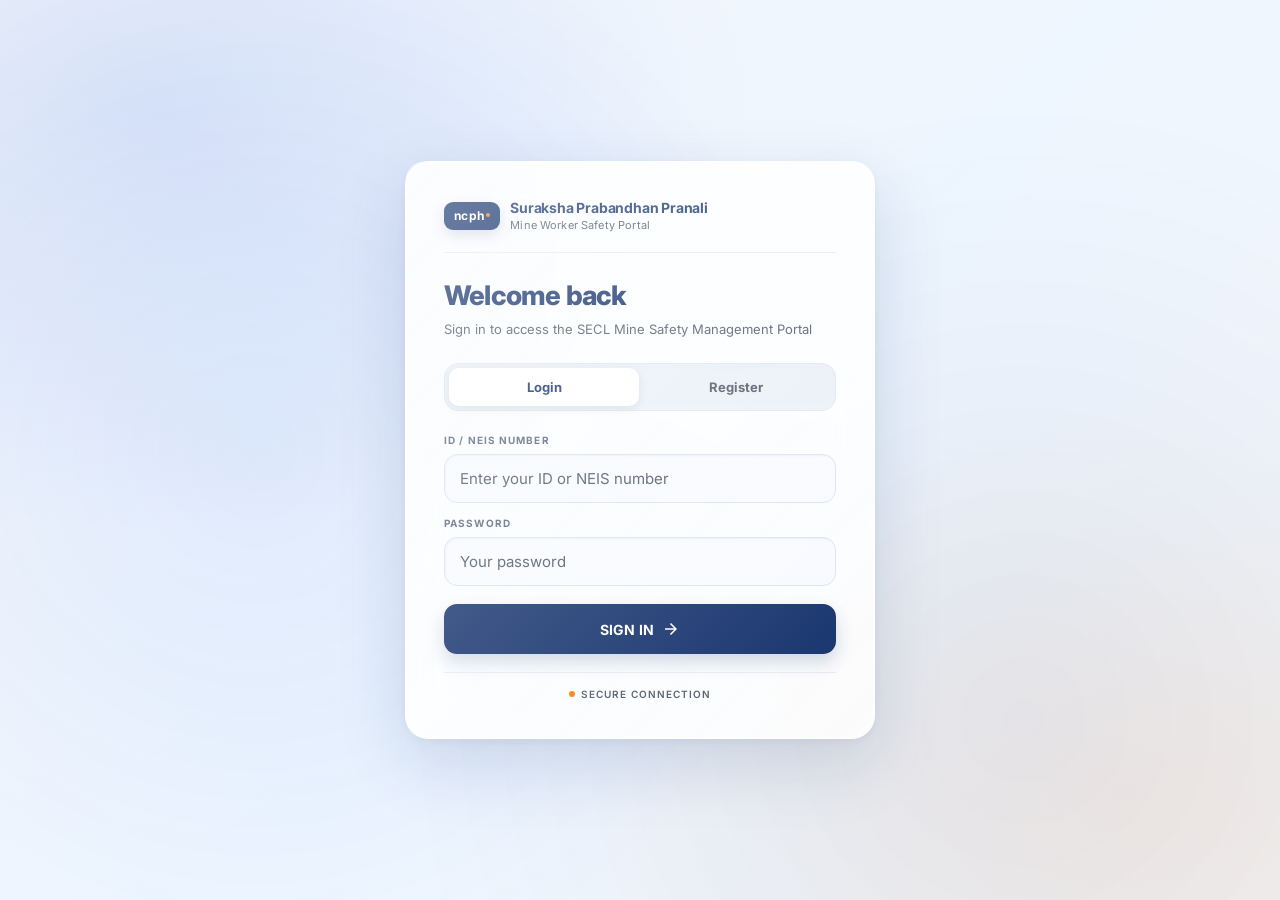
==== index.html @ 6bd7cb0a "Redesign login-first portal entry" ====
<!DOCTYPE html>
<html lang="en">
<head>
<meta charset="utf-8"/>
<meta name="viewport" content="width=device-width,initial-scale=1,viewport-fit=cover"/>
<title>Suraksha Prabandhan Pranali — NCPH Portal</title>
<link href="https://fonts.googleapis.com/css2?family=Inter:wght@300;400;500;600;700;800;900&display=swap" rel="stylesheet"/>
<link href="https://fonts.googleapis.com/css2?family=Material+Symbols+Outlined:opsz,wght,FILL,GRAD@20..48,100..700,0..1,-50..200" rel="stylesheet"/>
<style>
*{box-sizing:border-box;margin:0;padding:0;-webkit-tap-highlight-color:transparent}
:root{
  --navy:#0F2D69;
  --navy-dark:#091f4a;
  --navy-hover:#1a3d82;
  --accent:#2563EB;
  --white:#FFFFFF;
  --bg:#F5F7FA;
  --surface:#FFFFFF;
  --border:#E5E7EB;
  --text-primary:#0A1838;
  --text-secondary:#4B5563;
  --success:#10B981;
  --warning:#F59E0B;
  --danger:#DC2626;
  --font:'Inter',system-ui,sans-serif
}
html,body{height:100%;font-family:var(--font)}
body{
  min-height:100dvh;
  background:linear-gradient(135deg, #F5F7FA 0%, #EEFBFF 50%, #F5F7FA 100%);
  display:flex;
  flex-direction:column;
  align-items:center;
  justify-content:center;
  padding:24px 16px;
  position:relative;
  overflow:hidden
}
body::before{
  content:'';
  position:fixed;
  inset:0;
  background:radial-gradient(circle at 20% 50%, rgba(37,99,235,0.08) 0%, transparent 50%),
              radial-gradient(circle at 80% 80%, rgba(0,32,107,0.06) 0%, transparent 50%);
  pointer-events:none;
  z-index:0
}
.wrap{
  position:relative;
  z-index:10;
  width:100%;
  max-width:440px;
  display:flex;
  flex-direction:column;
  align-items:center;
  text-align:center
}
.brand{margin-bottom:40px}
.brand-icon{margin-bottom:20px;display:flex;justify-content:center}
.ncph-logo{
  display:inline-flex;align-items:center;gap:2px;
  background:#0F2D69;border-radius:8px;
  padding:8px 12px;
  line-height:1
}
.ncph-logo-text{
  font-size:15px;font-weight:700;
  color:#FFFFFF;letter-spacing:0.3px
}
.ncph-logo-dot{
  width:5px;height:5px;border-radius:50%;
  background:#FF7A00;flex-shrink:0;margin-bottom:1px
}
.brand-name{
  font-size:22px;font-weight:700;
  color:#0F2D69;letter-spacing:-0.3px;
  line-height:1.3;margin-bottom:8px;margin-top:14px
}
.brand-tag{
  font-size:11px;
  font-weight:600;
  color:var(--text-secondary);
  letter-spacing:1px;
  text-transform:uppercase
}
.divider{
  display:flex;
  align-items:center;
  gap:12px;
  width:100%;
  margin-bottom:28px
}
.divider-line{
  flex:1;
  height:1px;
  background:linear-gradient(90deg, transparent 0%, rgba(0,32,107,0.2) 50%, transparent 100%)
}
.divider-txt{
  font-size:11px;
  font-weight:600;
  color:var(--text-secondary);
  text-transform:uppercase;
  letter-spacing:1px;
  white-space:nowrap
}
.options{
  display:flex;
  flex-direction:column;
  gap:12px;
  width:100%;
  margin-bottom:32px
}
.opt-card{
  display:flex;
  align-items:center;
  gap:16px;
  padding:18px;
  border-radius:14px;
  cursor:pointer;
  text-decoration:none;
  border:1.5px solid;
  transition:all 0.3s cubic-bezier(0.34, 1.56, 0.64, 1);
  position:relative;
  overflow:hidden;
  background:rgba(255,255,255,0.8);
  backdrop-filter:blur(10px);
  box-shadow:0 8px 32px rgba(0,0,0,0.1),
             inset 1px 1px 0 rgba(255,255,255,0.6),
             inset -1px -1px 2px rgba(0,0,0,0.05)
}
.opt-card::before{
  content:'';
  position:absolute;
  inset:0;
  background:linear-gradient(135deg, rgba(255,255,255,0.5) 0%, transparent 100%);
  opacity:0;
  transition:opacity 0.3s ease
}
.opt-card:hover{
  border-color:var(--navy);
  transform:translateY(-4px);
  box-shadow:0 16px 48px rgba(0,32,107,0.2),
             inset 1px 1px 0 rgba(255,255,255,0.8),
             inset -1px -1px 4px rgba(0,32,107,0.1)
}
.opt-card:hover::before{opacity:1}
.opt-card:active{transform:scale(0.96)}
.opt-sop{border-color:rgba(0,32,107,0.2)}
.opt-report{
  border-color:rgba(220,38,38,0.3);
  background:linear-gradient(135deg, rgba(255,255,255,0.9) 0%, rgba(220,38,38,0.04) 100%);
  box-shadow:0 8px 32px rgba(220,38,38,0.08),
             inset 1px 1px 0 rgba(255,255,255,0.6),
             inset -1px -1px 2px rgba(220,38,38,0.05)
}
.opt-icon{
  width:48px;
  height:48px;
  border-radius:12px;
  display:flex;
  align-items:center;
  justify-content:center;
  flex-shrink:0;
  border:1.5px solid
}
.opt-sop .opt-icon{
  background:linear-gradient(135deg, rgba(245,247,250,0.8) 0%, rgba(229,237,245,0.8) 100%);
  border-color:rgba(0,32,107,0.1);
  color:var(--text-secondary);
  box-shadow:0 4px 12px rgba(0,0,0,0.05),
             inset 1px 1px 2px rgba(255,255,255,0.5),
             inset -1px -1px 2px rgba(0,32,107,0.05)
}
.opt-report .opt-icon{
  background:linear-gradient(135deg, rgba(220,38,38,0.15) 0%, rgba(220,38,38,0.08) 100%);
  border-color:rgba(220,38,38,0.3);
  color:var(--danger);
  box-shadow:0 4px 12px rgba(220,38,38,0.1),
             inset 1px 1px 2px rgba(255,255,255,0.3),
             inset -1px -1px 2px rgba(220,38,38,0.1)
}
.opt-text{text-align:left;flex:1;min-width:0}
.opt-title{
  font-size:16px;
  font-weight:700;
  color:var(--text-primary);
  margin-bottom:4px;
  letter-spacing:-0.2px
}
.opt-sub{
  font-size:12px;
  font-weight:400;
  color:var(--text-secondary);
  line-height:1.5
}
.opt-arrow{
  width:32px;
  height:32px;
  border-radius:10px;
  background:linear-gradient(135deg, rgba(245,247,250,0.8) 0%, rgba(229,237,245,0.8) 100%);
  border:1.5px solid rgba(0,32,107,0.1);
  display:flex;
  align-items:center;
  justify-content:center;
  flex-shrink:0;
  color:var(--text-secondary);
  box-shadow:0 4px 12px rgba(0,0,0,0.05),
             inset 1px 1px 2px rgba(255,255,255,0.5),
             inset -1px -1px 2px rgba(0,32,107,0.05)
}
.opt-report .opt-arrow{
  background:linear-gradient(135deg, rgba(220,38,38,0.1) 0%, rgba(220,38,38,0.04) 100%);
  border-color:rgba(220,38,38,0.2);
  color:var(--danger);
  box-shadow:0 4px 12px rgba(220,38,38,0.1),
             inset 1px 1px 2px rgba(255,255,255,0.3),
             inset -1px -1px 2px rgba(220,38,38,0.08)
}
.footer-row{
  display:flex;
  align-items:center;
  gap:6px;
  position:relative;
  z-index:10
}
.footer-dot{
  width:6px;
  height:6px;
  border-radius:50%;
  background:#FF7A00;
  animation:pulse 2s ease-in-out infinite
}
@keyframes pulse{0%,100%{opacity:0.5;transform:scale(1)}50%{opacity:1;transform:scale(1.2)}}
.footer-txt{
  font-size:10px;
  font-weight:600;
  color:var(--text-secondary);
  text-transform:uppercase;
  letter-spacing:1px
}
/* LOGIN PAGE */
#loginPage{display:block;width:100%;max-width:480px;position:relative;z-index:10}#landingPage{display:none!important}
.glass-card{
  background:rgba(255,255,255,0.85);
  border:1.5px solid rgba(255,255,255,0.6);
  border-radius:16px;
  padding:32px;
  box-shadow:0 16px 48px rgba(0,0,0,0.12),
             inset 1px 1px 0 rgba(255,255,255,0.8),
             inset -1px -1px 2px rgba(0,32,107,0.05);
  backdrop-filter:blur(20px);
  position:relative
}
.glass-card::before{
  content:'';
  position:absolute;
  inset:0;
  background:linear-gradient(135deg, rgba(255,255,255,0.4) 0%, transparent 100%);
  border-radius:16px;
  pointer-events:none
}
.back-btn{
  display:flex;
  align-items:center;
  gap:6px;
  background:none;
  border:none;
  color:var(--text-secondary);
  font-size:13px;
  font-weight:600;
  cursor:pointer;
  padding:8px 12px;
  margin:-8px -12px 20px;
  font-family:var(--font);
  transition:all 0.2s ease;
  border-radius:10px
}
.back-btn:hover{
  color:var(--navy);
  background:linear-gradient(135deg, rgba(0,32,107,0.08) 0%, rgba(37,99,235,0.04) 100%);
  box-shadow:inset 0 0 8px rgba(0,32,107,0.1)
}
.login-brand{
  display:flex;
  align-items:center;
  gap:10px;
  margin-bottom:24px
}
.login-brand-icon{
  display:inline-flex;align-items:center;gap:2px;
  background:#0F2D69;border-radius:6px;
  padding:5px 8px;line-height:1;flex-shrink:0
}
.login-brand-icon-text{
  font-size:12px;font-weight:700;
  color:#FFFFFF;letter-spacing:0.3px
}
.login-brand-icon-dot{
  width:4px;height:4px;border-radius:50%;
  background:#FF7A00;flex-shrink:0;margin-bottom:1px
}
.login-brand-name{
  font-size:13px;font-weight:700;
  color:#0F2D69;line-height:1.2
}
.login-brand-sub{
  font-size:10px;
  color:var(--text-secondary);
  margin-top:2px
}
.login-title{
  font-size:22px;
  font-weight:800;
  color:#0F2D69;
  letter-spacing:-0.5px;
  margin-bottom:6px
}
.login-sub{
  font-size:13px;
  color:var(--text-secondary);
  margin-bottom:24px
}
.tab-row{
  display:flex;
  gap:2px;
  background:linear-gradient(135deg, rgba(245,247,250,0.8) 0%, rgba(229,237,245,0.8) 100%);
  border:1.5px solid rgba(0,32,107,0.1);
  border-radius:12px;
  padding:4px;
  margin-bottom:22px;
  box-shadow:inset 0 2px 8px rgba(0,0,0,0.02),
             inset 0 -2px 8px rgba(255,255,255,0.3)
}
.tab{
  flex:1;
  padding:10px;
  text-align:center;
  font-size:12px;
  font-weight:700;
  color:var(--text-secondary);
  cursor:pointer;
  border-radius:10px;
  transition:all 0.3s cubic-bezier(0.34, 1.56, 0.64, 1);
  background:none;
  border:none;
  font-family:var(--font);
  text-transform:capitalize
}
.tab.active{
  background:linear-gradient(135deg, rgba(255,255,255,0.95) 0%, rgba(245,247,250,0.9) 100%);
  color:var(--navy);
  box-shadow:0 4px 12px rgba(0,0,0,0.08),
             inset 1px 1px 0 rgba(255,255,255,0.8),
             inset -1px -1px 2px rgba(0,32,107,0.05)
}
.panel{display:none;flex-direction:column;gap:14px}
.panel.active{display:flex}
.field-label{
  font-size:10px;
  font-weight:700;
  color:var(--text-secondary);
  text-transform:uppercase;
  letter-spacing:1px;
  margin-bottom:8px
}
.glass-input{
  width:100%;
  background:linear-gradient(135deg, rgba(245,247,250,0.9) 0%, rgba(229,237,245,0.9) 100%);
  border:1.5px solid rgba(0,32,107,0.15);
  border-radius:12px;
  padding:12px 14px;
  font-size:15px;
  font-weight:400;
  color:var(--text-primary);
  font-family:var(--font);
  transition:all 0.3s ease;
  outline:none;
  box-shadow:inset 1px 1px 2px rgba(0,32,107,0.05),
             inset -1px -1px 2px rgba(255,255,255,0.3)
}
.glass-input::placeholder{color:var(--text-secondary)}
.glass-input:focus{
  background:linear-gradient(135deg, rgba(255,255,255,0.95) 0%, rgba(245,247,250,0.95) 100%);
  border-color:var(--navy);
  box-shadow:0 0 0 3px rgba(0,32,107,0.1),
             inset 1px 1px 2px rgba(0,32,107,0.05),
             inset -1px -1px 2px rgba(255,255,255,0.4)
}
select.glass-input option{background:var(--white);color:var(--text-primary)}
.glass-btn{
  width:100%;
  padding:14px;
  border:none;
  border-radius:12px;
  font-size:14px;
  font-weight:700;
  cursor:pointer;
  display:flex;
  align-items:center;
  justify-content:center;
  gap:8px;
  transition:all 0.2s ease;
  font-family:var(--font);
  background:#0F2D69;
  color:var(--white);
  text-transform:uppercase;
  letter-spacing:0.5px;
  margin-top:4px;
  box-shadow:0 4px 16px rgba(15,45,105,0.3)
}
.glass-btn:hover{
  background:#1a3d82;
  transform:translateY(-1px);
  box-shadow:0 8px 24px rgba(15,45,105,0.35)
}
.glass-btn:active{transform:scale(0.98)}
.glass-btn:disabled{
  opacity:0.6;
  cursor:not-allowed;
  transform:none;
  background:linear-gradient(135deg, #cbd5e1 0%, #a0aec0 100%);
  box-shadow:0 4px 12px rgba(0,0,0,0.1)
}
.spin{
  width:16px;
  height:16px;
  border:2px solid rgba(255,255,255,0.3);
  border-top-color:var(--white);
  border-radius:50%;
  animation:spin 0.7s linear infinite;
  display:none;
  flex-shrink:0
}
.spin.on{display:block}
@keyframes spin{to{transform:rotate(360deg)}}
.err-box{
  background:linear-gradient(135deg, rgba(220,38,38,0.15) 0%, rgba(220,38,38,0.08) 100%);
  border:1.5px solid rgba(220,38,38,0.3);
  border-radius:10px;
  padding:10px 14px;
  font-size:13px;
  color:var(--danger);
  display:none;
  box-shadow:inset 1px 1px 2px rgba(255,255,255,0.2),
             inset -1px -1px 2px rgba(220,38,38,0.1)
}
.err-box.on{display:block}
.secure-row{
  margin-top:18px;
  display:flex;
  align-items:center;
  justify-content:center;
  gap:6px
}
.s-dot{
  width:6px;
  height:6px;
  border-radius:50%;
  background:#FF7A00;
  animation:pulse 2s ease-in-out infinite
}
.s-txt{
  font-size:10px;
  font-weight:600;
  color:var(--text-secondary);
  text-transform:uppercase;
  letter-spacing:1px
}
.ms{
  font-family:'Material Symbols Outlined';
  font-variation-settings:'FILL' 0,'wght' 400,'GRAD' 0,'opsz' 24;
  line-height:1;
  display:inline-block;
  vertical-align:middle
}
@media(max-width:400px){
  .brand-name{font-size:18px}
  .opt-title{font-size:14px}
  .opt-card{padding:14px}
  .opt-icon{width:44px;height:44px}
  .glass-card{padding:24px}
}

/* Refined login-first presentation — retain the MineGuard navy / orange identity */
body{background:radial-gradient(ellipse at 12% 12%,rgba(37,99,235,.12),transparent 38%),radial-gradient(ellipse at 88% 88%,rgba(255,122,0,.08),transparent 34%),linear-gradient(135deg,#f5f7fa 0%,#eef6ff 52%,#f5f7fa 100%)}
#loginPage{max-width:470px;animation:login-enter .5s cubic-bezier(.2,.75,.25,1) both}
.glass-card{padding:clamp(24px,5vw,38px);border-radius:24px;border:1px solid rgba(255,255,255,.88);box-shadow:0 24px 70px rgba(15,45,105,.14),0 3px 12px rgba(15,45,105,.05),inset 0 1px 0 #fff}
.login-brand{padding-bottom:20px;border-bottom:1px solid rgba(15,45,105,.09);margin-bottom:26px}
.login-brand-icon{border-radius:9px;padding:8px 10px;box-shadow:0 5px 14px rgba(15,45,105,.18)}
.login-brand-name{font-size:14px;letter-spacing:-.2px}.login-brand-sub{font-size:11px;letter-spacing:.15px}
.login-title{font-size:27px;letter-spacing:-.8px;margin-bottom:7px}.login-sub{font-size:13px;line-height:1.55;margin-bottom:24px}
.tab-row{border-radius:14px;background:#eaf0f8;border:1px solid #dfe7f2;padding:4px;margin-bottom:23px}
.tab{font-size:13px;padding:11px;border-radius:10px}.tab.active{background:#fff;color:#0f2d69;box-shadow:0 3px 10px rgba(15,45,105,.10)}
.glass-input{background:#f8faff;border:1px solid #d9e2ef;border-radius:13px;padding:14px 15px;font-size:15px}
.glass-input:focus{background:#fff;border-color:#2563eb;box-shadow:0 0 0 4px rgba(37,99,235,.10)}
.field-label{font-size:10px;letter-spacing:1.1px;color:#53627a}
.glass-btn{border-radius:13px;min-height:50px;background:#0f2d69;box-shadow:0 8px 18px rgba(15,45,105,.20);letter-spacing:.25px}
.glass-btn:hover{background:#1a3d82;box-shadow:0 11px 24px rgba(15,45,105,.24)}
.secure-row{padding-top:15px;border-top:1px solid rgba(15,45,105,.08)}
@keyframes login-enter{from{opacity:0;transform:translateY(12px) scale(.99)}to{opacity:1;transform:translateY(0) scale(1)}}
@media(max-width:480px){body{padding:18px 14px}.glass-card{padding:24px 20px;border-radius:20px}.login-title{font-size:24px}}
@media(prefers-reduced-motion:reduce){#loginPage{animation:none}}
</style>
</head>
<body>

<!-- LANDING -->
<div class="wrap" id="landingPage">
  <div class="brand">
    <div class="brand-icon">
      <div class="ncph-logo">
        <span class="ncph-logo-text">ncph</span>
        <span class="ncph-logo-dot"></span>
      </div>
    </div>
    <div class="brand-name">Suraksha Prabandhan Pranali</div>
    <div class="brand-tag">Mine Worker Safety Portal &middot; NCPH / SECL</div>
  </div>

  <div class="divider">
    <div class="divider-line"></div>
    <div class="divider-txt">Select an option</div>
    <div class="divider-line"></div>
  </div>

  <div class="options">
    <button class="opt-card opt-report" onclick="showLogin()">
      <div class="opt-icon">
        <span class="ms" style="font-size:24px">warning_amber</span>
      </div>
      <div class="opt-text">
        <div class="opt-title">Login to MineGuard</div>
        <div class="opt-sub">Secure access for authorized SECL safety personnel</div>
      </div>
      <div class="opt-arrow">
        <span class="ms" style="font-size:18px">arrow_forward</span>
      </div>
    </button>
  </div>

  <div class="footer-row">
    <div class="footer-dot"></div>
    <div class="footer-txt">Secure connection established</div>
  </div>
</div>

<!-- LOGIN -->
<div id="loginPage">
  <div class="glass-card">
    

    <div class="login-brand">
      <div class="login-brand-icon">
        <span class="login-brand-icon-text">ncph</span>
        <span class="login-brand-icon-dot"></span>
      </div>
      <div>
        <div class="login-brand-name">Suraksha Prabandhan Pranali</div>
        <div class="login-brand-sub">Mine Worker Safety Portal</div>
      </div>
    </div>

    <div class="login-title">Welcome back</div>
    <div class="login-sub">Sign in to access the SECL Mine Safety Management Portal</div>

    <div class="tab-row">
      <button class="tab active" onclick="switchTab('signin',this)">Login</button>
      <button class="tab" onclick="switchTab('register',this)">Register</button>
    </div>

    <!-- SIGN IN -->
    <div id="panelSignin" class="panel active">
      <div>
        <div class="field-label">ID / NEIS Number</div>
        <input id="loginId" class="glass-input" type="text" placeholder="Enter your ID or NEIS number" autocomplete="username"/>
      </div>
      <div>
        <div class="field-label">Password</div>
        <input id="loginPass" class="glass-input" type="password" placeholder="Your password" autocomplete="current-password"/>
      </div>
      <div id="loginErr" class="err-box"></div>
      <button id="loginBtn" class="glass-btn" onclick="doLogin()">
        <div class="spin" id="loginSpin"></div>
        <span id="loginTxt">Sign In</span>
        <span class="ms" style="font-size:18px">arrow_forward</span>
      </button>
    </div>

    <!-- REGISTER -->
    <div id="panelRegister" class="panel">
      <div>
        <div class="field-label">Full Name</div>
        <input id="regName" class="glass-input" type="text" placeholder="Your full name" autocomplete="name"/>
      </div>
      <div>
        <div class="field-label">ID / NEIS Number</div>
        <input id="regId" class="glass-input" type="text" placeholder="Enter your ID or NEIS number"/>
      </div>
      <div>
        <div class="field-label">Employment Type</div>
        <select id="regDept" class="glass-input">
          <option value="">Select Employment Type</option>
          <option>Departmental</option>
          <option>Contractual</option>
        </select>
      </div>
      <div>
        <div class="field-label">Department</div>
        <select id="regDeptType" class="glass-input">
          <option value="">Select Department</option>
          <option>Electrical</option>
          <option>Mechanical</option>
          <option>Mining</option>
          <option>Civil</option>
        </select>
      </div>
      <div>
        <div class="field-label">Work Place</div>
        <select id="regWorkplace" class="glass-input">
          <option value="">Select Work Place</option>
          <option>Below Ground</option>
          <option>Surface</option>
        </select>
      </div>
      <div>
        <div class="field-label">Password</div>
        <input id="regPass" class="glass-input" type="password" placeholder="At least 12 characters" minlength="12" maxlength="128" autocomplete="new-password"/>
      </div>
      <div id="regErr" class="err-box"></div>
      <button id="regBtn" class="glass-btn" onclick="doRegister()">
        <div class="spin" id="regSpin"></div>
        <span id="regTxt">Create Account</span>
        <span class="ms" style="font-size:18px">arrow_forward</span>
      </button>
    </div>

    <div class="secure-row">
      <div class="s-dot"></div>
      <div class="s-txt">Secure connection</div>
    </div>
  </div>
</div>

<script>
const PROD_FRONTEND_HOSTS = new Set(['mineguard-frontend.vercel.app','mineguard-frontend-tajendrasingh01s-projects.vercel.app','mineguard-frontend-git-main-tajendrasingh01s-projects.vercel.app']);
const API_BASE = window.MINEGUARD_API_BASE || (PROD_FRONTEND_HOSTS.has(location.hostname) ? 'https://mineguard-api.onrender.com' : 'https://mineguard-test-api.onrender.com');

window.addEventListener('DOMContentLoaded', () => {
  const t = localStorage.getItem('mg_token');
  if (t) {
    try {
      const p = JSON.parse(atob(t.split('.')[1]));
      if (p.exp * 1000 > Date.now()) { location.href = 'safety.html'; return; }
    } catch {}
    localStorage.removeItem('mg_token');
  }
});

function showLogin() {
  document.getElementById('landingPage').style.display = 'none';
  document.getElementById('loginPage').style.display = 'block';
}
function showLanding() {
  document.getElementById('loginPage').style.display = 'none';
  document.getElementById('landingPage').style.display = 'flex';
}
function switchTab(tab, btn) {
  document.querySelectorAll('.tab').forEach(t => t.classList.remove('active'));
  document.querySelectorAll('.panel').forEach(p => p.classList.remove('active'));
  btn.classList.add('active');
  document.getElementById('panel' + tab.charAt(0).toUpperCase() + tab.slice(1)).classList.add('active');
}
async function doLogin() {
  const id = document.getElementById('loginId').value.trim();
  const pw = document.getElementById('loginPass').value;
  const err = document.getElementById('loginErr');
  err.classList.remove('on');
  if (!id || !pw) { err.textContent = 'Please enter your ID and password.'; err.classList.add('on'); return; }
  setBusy('loginBtn','loginSpin','loginTxt','Signing in...');
  try {
    const r = await fetch(API_BASE+'/api/auth/login',{method:'POST',headers:{'Content-Type':'application/json'},body:JSON.stringify({worker_id:id,password:pw})});
    const d = await r.json();
    if (!r.ok) throw new Error(d.error||'Login failed');
    localStorage.setItem('mg_token', d.token);
    location.href = 'safety.html';
  } catch(e) { err.textContent=e.message; err.classList.add('on'); setIdle('loginBtn','loginSpin','loginTxt','Sign In'); }
}
async function doRegister() {
  const name      = document.getElementById('regName').value.trim();
  const id        = document.getElementById('regId').value.trim();
  const empType   = document.getElementById('regDept').value;
  const deptType  = document.getElementById('regDeptType').value;
  const workplace = document.getElementById('regWorkplace').value;
  const pw        = document.getElementById('regPass').value;
  const err       = document.getElementById('regErr');
  err.classList.remove('on');
  if (!name||!id||!pw){err.textContent='Name, ID and password are required.';err.classList.add('on');return;}
  if (pw.length<12 || pw.length>128){err.textContent='Password must be 12–128 characters.';err.classList.add('on');return;}
  setBusy('regBtn','regSpin','regTxt','Creating...');
  const deptStr = [empType, deptType, workplace].filter(Boolean).join(' | ');
  try {
    const r=await fetch(API_BASE+'/api/auth/register',{method:'POST',headers:{'Content-Type':'application/json'},body:JSON.stringify({name,worker_id:id,department:deptStr,password:pw})});
    const d=await r.json();
    if (!r.ok) throw new Error(d.error||'Registration failed');
    localStorage.setItem('mg_token',d.token);
    location.href='safety.html';
  } catch(e){err.textContent=e.message;err.classList.add('on');setIdle('regBtn','regSpin','regTxt','Create Account');}
}
function setBusy(b,s,t,m){document.getElementById(b).disabled=true;document.getElementById(s).classList.add('on');document.getElementById(t).textContent=m;}
function setIdle(b,s,t,m){document.getElementById(b).disabled=false;document.getElementById(s).classList.remove('on');document.getElementById(t).textContent=m;}
document.addEventListener('keydown',e=>{
  if(e.key!=='Enter')return;
  if( document.getElementById('loginPage').style.display==='none')return;
  document.querySelector('.panel.active')?.id==='panelSignin'?doLogin():doRegister();
});
</script>
</body>
</html>
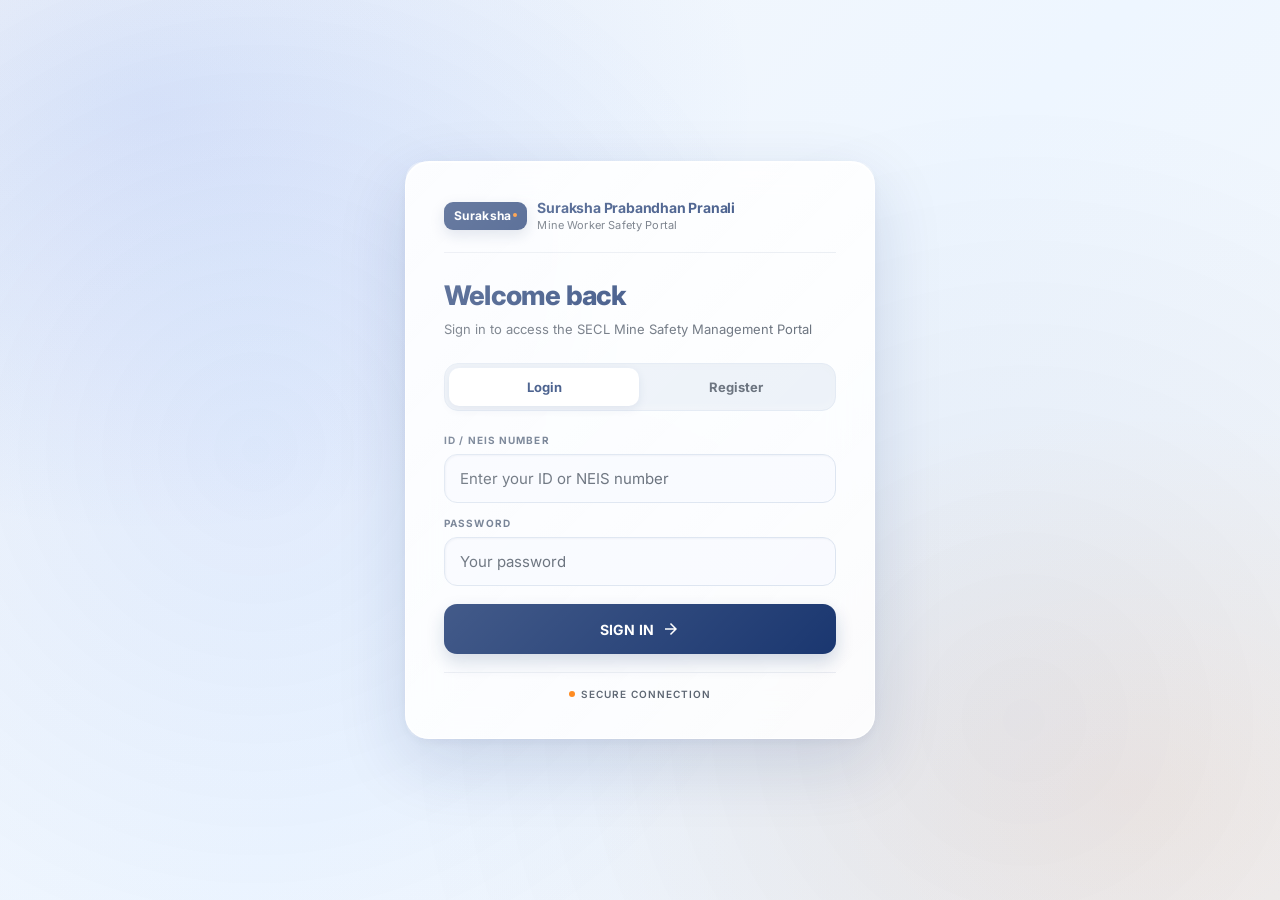
==== commit 63fdf338: "Update branding and remove HQ incident logging entry point" ====
--- a/index.html
+++ b/index.html
@@ -509,7 +509,7 @@
   <div class="brand">
     <div class="brand-icon">
       <div class="ncph-logo">
-        <span class="ncph-logo-text">ncph</span>
+        <span class="ncph-logo-text">Suraksha</span>
         <span class="ncph-logo-dot"></span>
       </div>
     </div>
@@ -551,7 +551,7 @@
 
     <div class="login-brand">
       <div class="login-brand-icon">
-        <span class="login-brand-icon-text">ncph</span>
+        <span class="login-brand-icon-text">Suraksha</span>
         <span class="login-brand-icon-dot"></span>
       </div>
       <div>
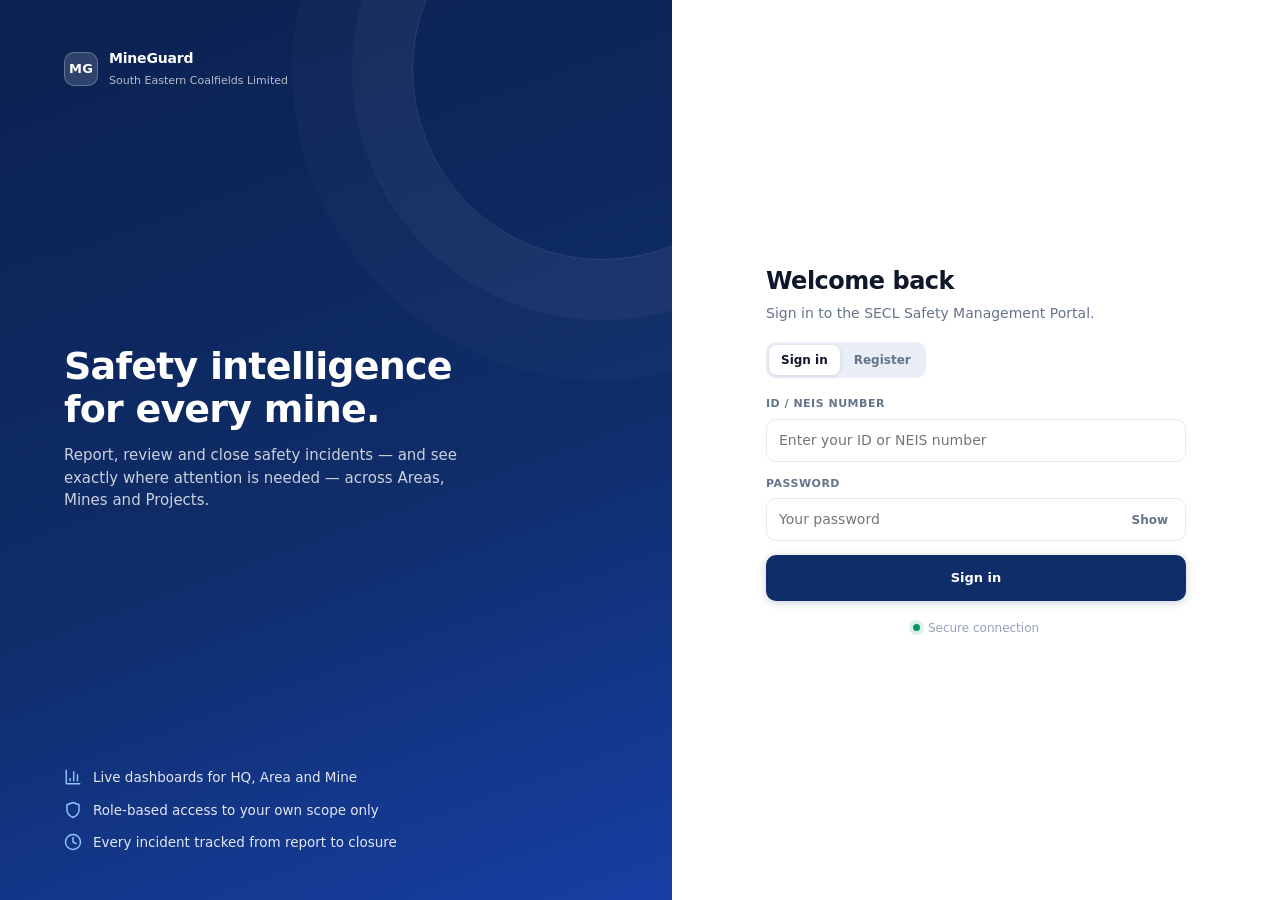
==== commit fd86b0be: "Complete safety portal redesign: app shell, router, Analytics workspace, new sign-in Wire the modula" ====
--- a/index.html
+++ b/index.html
@@ -1,718 +1,118 @@
-<!DOCTYPE html>
+<!doctype html>
 <html lang="en">
 <head>
-<meta charset="utf-8"/>
-<meta name="viewport" content="width=device-width,initial-scale=1,viewport-fit=cover"/>
-<title>Suraksha Prabandhan Pranali — NCPH Portal</title>
-<link href="https://fonts.googleapis.com/css2?family=Inter:wght@300;400;500;600;700;800;900&display=swap" rel="stylesheet"/>
-<link href="https://fonts.googleapis.com/css2?family=Material+Symbols+Outlined:opsz,wght,FILL,GRAD@20..48,100..700,0..1,-50..200" rel="stylesheet"/>
-<style>
-*{box-sizing:border-box;margin:0;padding:0;-webkit-tap-highlight-color:transparent}
-:root{
-  --navy:#0F2D69;
-  --navy-dark:#091f4a;
-  --navy-hover:#1a3d82;
-  --accent:#2563EB;
-  --white:#FFFFFF;
-  --bg:#F5F7FA;
-  --surface:#FFFFFF;
-  --border:#E5E7EB;
-  --text-primary:#0A1838;
-  --text-secondary:#4B5563;
-  --success:#10B981;
-  --warning:#F59E0B;
-  --danger:#DC2626;
-  --font:'Inter',system-ui,sans-serif
-}
-html,body{height:100%;font-family:var(--font)}
-body{
-  min-height:100dvh;
-  background:linear-gradient(135deg, #F5F7FA 0%, #EEFBFF 50%, #F5F7FA 100%);
-  display:flex;
-  flex-direction:column;
-  align-items:center;
-  justify-content:center;
-  padding:24px 16px;
-  position:relative;
-  overflow:hidden
-}
-body::before{
-  content:'';
-  position:fixed;
-  inset:0;
-  background:radial-gradient(circle at 20% 50%, rgba(37,99,235,0.08) 0%, transparent 50%),
-              radial-gradient(circle at 80% 80%, rgba(0,32,107,0.06) 0%, transparent 50%);
-  pointer-events:none;
-  z-index:0
-}
-.wrap{
-  position:relative;
-  z-index:10;
-  width:100%;
-  max-width:440px;
-  display:flex;
-  flex-direction:column;
-  align-items:center;
-  text-align:center
-}
-.brand{margin-bottom:40px}
-.brand-icon{margin-bottom:20px;display:flex;justify-content:center}
-.ncph-logo{
-  display:inline-flex;align-items:center;gap:2px;
-  background:#0F2D69;border-radius:8px;
-  padding:8px 12px;
-  line-height:1
-}
-.ncph-logo-text{
-  font-size:15px;font-weight:700;
-  color:#FFFFFF;letter-spacing:0.3px
-}
-.ncph-logo-dot{
-  width:5px;height:5px;border-radius:50%;
-  background:#FF7A00;flex-shrink:0;margin-bottom:1px
-}
-.brand-name{
-  font-size:22px;font-weight:700;
-  color:#0F2D69;letter-spacing:-0.3px;
-  line-height:1.3;margin-bottom:8px;margin-top:14px
-}
-.brand-tag{
-  font-size:11px;
-  font-weight:600;
-  color:var(--text-secondary);
-  letter-spacing:1px;
-  text-transform:uppercase
-}
-.divider{
-  display:flex;
-  align-items:center;
-  gap:12px;
-  width:100%;
-  margin-bottom:28px
-}
-.divider-line{
-  flex:1;
-  height:1px;
-  background:linear-gradient(90deg, transparent 0%, rgba(0,32,107,0.2) 50%, transparent 100%)
-}
-.divider-txt{
-  font-size:11px;
-  font-weight:600;
-  color:var(--text-secondary);
-  text-transform:uppercase;
-  letter-spacing:1px;
-  white-space:nowrap
-}
-.options{
-  display:flex;
-  flex-direction:column;
-  gap:12px;
-  width:100%;
-  margin-bottom:32px
-}
-.opt-card{
-  display:flex;
-  align-items:center;
-  gap:16px;
-  padding:18px;
-  border-radius:14px;
-  cursor:pointer;
-  text-decoration:none;
-  border:1.5px solid;
-  transition:all 0.3s cubic-bezier(0.34, 1.56, 0.64, 1);
-  position:relative;
-  overflow:hidden;
-  background:rgba(255,255,255,0.8);
-  backdrop-filter:blur(10px);
-  box-shadow:0 8px 32px rgba(0,0,0,0.1),
-             inset 1px 1px 0 rgba(255,255,255,0.6),
-             inset -1px -1px 2px rgba(0,0,0,0.05)
-}
-.opt-card::before{
-  content:'';
-  position:absolute;
-  inset:0;
-  background:linear-gradient(135deg, rgba(255,255,255,0.5) 0%, transparent 100%);
-  opacity:0;
-  transition:opacity 0.3s ease
-}
-.opt-card:hover{
-  border-color:var(--navy);
-  transform:translateY(-4px);
-  box-shadow:0 16px 48px rgba(0,32,107,0.2),
-             inset 1px 1px 0 rgba(255,255,255,0.8),
-             inset -1px -1px 4px rgba(0,32,107,0.1)
-}
-.opt-card:hover::before{opacity:1}
-.opt-card:active{transform:scale(0.96)}
-.opt-sop{border-color:rgba(0,32,107,0.2)}
-.opt-report{
-  border-color:rgba(220,38,38,0.3);
-  background:linear-gradient(135deg, rgba(255,255,255,0.9) 0%, rgba(220,38,38,0.04) 100%);
-  box-shadow:0 8px 32px rgba(220,38,38,0.08),
-             inset 1px 1px 0 rgba(255,255,255,0.6),
-             inset -1px -1px 2px rgba(220,38,38,0.05)
-}
-.opt-icon{
-  width:48px;
-  height:48px;
-  border-radius:12px;
-  display:flex;
-  align-items:center;
-  justify-content:center;
-  flex-shrink:0;
-  border:1.5px solid
-}
-.opt-sop .opt-icon{
-  background:linear-gradient(135deg, rgba(245,247,250,0.8) 0%, rgba(229,237,245,0.8) 100%);
-  border-color:rgba(0,32,107,0.1);
-  color:var(--text-secondary);
-  box-shadow:0 4px 12px rgba(0,0,0,0.05),
-             inset 1px 1px 2px rgba(255,255,255,0.5),
-             inset -1px -1px 2px rgba(0,32,107,0.05)
-}
-.opt-report .opt-icon{
-  background:linear-gradient(135deg, rgba(220,38,38,0.15) 0%, rgba(220,38,38,0.08) 100%);
-  border-color:rgba(220,38,38,0.3);
-  color:var(--danger);
-  box-shadow:0 4px 12px rgba(220,38,38,0.1),
-             inset 1px 1px 2px rgba(255,255,255,0.3),
-             inset -1px -1px 2px rgba(220,38,38,0.1)
-}
-.opt-text{text-align:left;flex:1;min-width:0}
-.opt-title{
-  font-size:16px;
-  font-weight:700;
-  color:var(--text-primary);
-  margin-bottom:4px;
-  letter-spacing:-0.2px
-}
-.opt-sub{
-  font-size:12px;
-  font-weight:400;
-  color:var(--text-secondary);
-  line-height:1.5
-}
-.opt-arrow{
-  width:32px;
-  height:32px;
-  border-radius:10px;
-  background:linear-gradient(135deg, rgba(245,247,250,0.8) 0%, rgba(229,237,245,0.8) 100%);
-  border:1.5px solid rgba(0,32,107,0.1);
-  display:flex;
-  align-items:center;
-  justify-content:center;
-  flex-shrink:0;
-  color:var(--text-secondary);
-  box-shadow:0 4px 12px rgba(0,0,0,0.05),
-             inset 1px 1px 2px rgba(255,255,255,0.5),
-             inset -1px -1px 2px rgba(0,32,107,0.05)
-}
-.opt-report .opt-arrow{
-  background:linear-gradient(135deg, rgba(220,38,38,0.1) 0%, rgba(220,38,38,0.04) 100%);
-  border-color:rgba(220,38,38,0.2);
-  color:var(--danger);
-  box-shadow:0 4px 12px rgba(220,38,38,0.1),
-             inset 1px 1px 2px rgba(255,255,255,0.3),
-             inset -1px -1px 2px rgba(220,38,38,0.08)
-}
-.footer-row{
-  display:flex;
-  align-items:center;
-  gap:6px;
-  position:relative;
-  z-index:10
-}
-.footer-dot{
-  width:6px;
-  height:6px;
-  border-radius:50%;
-  background:#FF7A00;
-  animation:pulse 2s ease-in-out infinite
-}
-@keyframes pulse{0%,100%{opacity:0.5;transform:scale(1)}50%{opacity:1;transform:scale(1.2)}}
-.footer-txt{
-  font-size:10px;
-  font-weight:600;
-  color:var(--text-secondary);
-  text-transform:uppercase;
-  letter-spacing:1px
-}
-/* LOGIN PAGE */
-#loginPage{display:block;width:100%;max-width:480px;position:relative;z-index:10}#landingPage{display:none!important}
-.glass-card{
-  background:rgba(255,255,255,0.85);
-  border:1.5px solid rgba(255,255,255,0.6);
-  border-radius:16px;
-  padding:32px;
-  box-shadow:0 16px 48px rgba(0,0,0,0.12),
-             inset 1px 1px 0 rgba(255,255,255,0.8),
-             inset -1px -1px 2px rgba(0,32,107,0.05);
-  backdrop-filter:blur(20px);
-  position:relative
-}
-.glass-card::before{
-  content:'';
-  position:absolute;
-  inset:0;
-  background:linear-gradient(135deg, rgba(255,255,255,0.4) 0%, transparent 100%);
-  border-radius:16px;
-  pointer-events:none
-}
-.back-btn{
-  display:flex;
-  align-items:center;
-  gap:6px;
-  background:none;
-  border:none;
-  color:var(--text-secondary);
-  font-size:13px;
-  font-weight:600;
-  cursor:pointer;
-  padding:8px 12px;
-  margin:-8px -12px 20px;
-  font-family:var(--font);
-  transition:all 0.2s ease;
-  border-radius:10px
-}
-.back-btn:hover{
-  color:var(--navy);
-  background:linear-gradient(135deg, rgba(0,32,107,0.08) 0%, rgba(37,99,235,0.04) 100%);
-  box-shadow:inset 0 0 8px rgba(0,32,107,0.1)
-}
-.login-brand{
-  display:flex;
-  align-items:center;
-  gap:10px;
-  margin-bottom:24px
-}
-.login-brand-icon{
-  display:inline-flex;align-items:center;gap:2px;
-  background:#0F2D69;border-radius:6px;
-  padding:5px 8px;line-height:1;flex-shrink:0
-}
-.login-brand-icon-text{
-  font-size:12px;font-weight:700;
-  color:#FFFFFF;letter-spacing:0.3px
-}
-.login-brand-icon-dot{
-  width:4px;height:4px;border-radius:50%;
-  background:#FF7A00;flex-shrink:0;margin-bottom:1px
-}
-.login-brand-name{
-  font-size:13px;font-weight:700;
-  color:#0F2D69;line-height:1.2
-}
-.login-brand-sub{
-  font-size:10px;
-  color:var(--text-secondary);
-  margin-top:2px
-}
-.login-title{
-  font-size:22px;
-  font-weight:800;
-  color:#0F2D69;
-  letter-spacing:-0.5px;
-  margin-bottom:6px
-}
-.login-sub{
-  font-size:13px;
-  color:var(--text-secondary);
-  margin-bottom:24px
-}
-.tab-row{
-  display:flex;
-  gap:2px;
-  background:linear-gradient(135deg, rgba(245,247,250,0.8) 0%, rgba(229,237,245,0.8) 100%);
-  border:1.5px solid rgba(0,32,107,0.1);
-  border-radius:12px;
-  padding:4px;
-  margin-bottom:22px;
-  box-shadow:inset 0 2px 8px rgba(0,0,0,0.02),
-             inset 0 -2px 8px rgba(255,255,255,0.3)
-}
-.tab{
-  flex:1;
-  padding:10px;
-  text-align:center;
-  font-size:12px;
-  font-weight:700;
-  color:var(--text-secondary);
-  cursor:pointer;
-  border-radius:10px;
-  transition:all 0.3s cubic-bezier(0.34, 1.56, 0.64, 1);
-  background:none;
-  border:none;
-  font-family:var(--font);
-  text-transform:capitalize
-}
-.tab.active{
-  background:linear-gradient(135deg, rgba(255,255,255,0.95) 0%, rgba(245,247,250,0.9) 100%);
-  color:var(--navy);
-  box-shadow:0 4px 12px rgba(0,0,0,0.08),
-             inset 1px 1px 0 rgba(255,255,255,0.8),
-             inset -1px -1px 2px rgba(0,32,107,0.05)
-}
-.panel{display:none;flex-direction:column;gap:14px}
-.panel.active{display:flex}
-.field-label{
-  font-size:10px;
-  font-weight:700;
-  color:var(--text-secondary);
-  text-transform:uppercase;
-  letter-spacing:1px;
-  margin-bottom:8px
-}
-.glass-input{
-  width:100%;
-  background:linear-gradient(135deg, rgba(245,247,250,0.9) 0%, rgba(229,237,245,0.9) 100%);
-  border:1.5px solid rgba(0,32,107,0.15);
-  border-radius:12px;
-  padding:12px 14px;
-  font-size:15px;
-  font-weight:400;
-  color:var(--text-primary);
-  font-family:var(--font);
-  transition:all 0.3s ease;
-  outline:none;
-  box-shadow:inset 1px 1px 2px rgba(0,32,107,0.05),
-             inset -1px -1px 2px rgba(255,255,255,0.3)
-}
-.glass-input::placeholder{color:var(--text-secondary)}
-.glass-input:focus{
-  background:linear-gradient(135deg, rgba(255,255,255,0.95) 0%, rgba(245,247,250,0.95) 100%);
-  border-color:var(--navy);
-  box-shadow:0 0 0 3px rgba(0,32,107,0.1),
-             inset 1px 1px 2px rgba(0,32,107,0.05),
-             inset -1px -1px 2px rgba(255,255,255,0.4)
-}
-select.glass-input option{background:var(--white);color:var(--text-primary)}
-.glass-btn{
-  width:100%;
-  padding:14px;
-  border:none;
-  border-radius:12px;
-  font-size:14px;
-  font-weight:700;
-  cursor:pointer;
-  display:flex;
-  align-items:center;
-  justify-content:center;
-  gap:8px;
-  transition:all 0.2s ease;
-  font-family:var(--font);
-  background:#0F2D69;
-  color:var(--white);
-  text-transform:uppercase;
-  letter-spacing:0.5px;
-  margin-top:4px;
-  box-shadow:0 4px 16px rgba(15,45,105,0.3)
-}
-.glass-btn:hover{
-  background:#1a3d82;
-  transform:translateY(-1px);
-  box-shadow:0 8px 24px rgba(15,45,105,0.35)
-}
-.glass-btn:active{transform:scale(0.98)}
-.glass-btn:disabled{
-  opacity:0.6;
-  cursor:not-allowed;
-  transform:none;
-  background:linear-gradient(135deg, #cbd5e1 0%, #a0aec0 100%);
-  box-shadow:0 4px 12px rgba(0,0,0,0.1)
-}
-.spin{
-  width:16px;
-  height:16px;
-  border:2px solid rgba(255,255,255,0.3);
-  border-top-color:var(--white);
-  border-radius:50%;
-  animation:spin 0.7s linear infinite;
-  display:none;
-  flex-shrink:0
-}
-.spin.on{display:block}
-@keyframes spin{to{transform:rotate(360deg)}}
-.err-box{
-  background:linear-gradient(135deg, rgba(220,38,38,0.15) 0%, rgba(220,38,38,0.08) 100%);
-  border:1.5px solid rgba(220,38,38,0.3);
-  border-radius:10px;
-  padding:10px 14px;
-  font-size:13px;
-  color:var(--danger);
-  display:none;
-  box-shadow:inset 1px 1px 2px rgba(255,255,255,0.2),
-             inset -1px -1px 2px rgba(220,38,38,0.1)
-}
-.err-box.on{display:block}
-.secure-row{
-  margin-top:18px;
-  display:flex;
-  align-items:center;
-  justify-content:center;
-  gap:6px
-}
-.s-dot{
-  width:6px;
-  height:6px;
-  border-radius:50%;
-  background:#FF7A00;
-  animation:pulse 2s ease-in-out infinite
-}
-.s-txt{
-  font-size:10px;
-  font-weight:600;
-  color:var(--text-secondary);
-  text-transform:uppercase;
-  letter-spacing:1px
-}
-.ms{
-  font-family:'Material Symbols Outlined';
-  font-variation-settings:'FILL' 0,'wght' 400,'GRAD' 0,'opsz' 24;
-  line-height:1;
-  display:inline-block;
-  vertical-align:middle
-}
-@media(max-width:400px){
-  .brand-name{font-size:18px}
-  .opt-title{font-size:14px}
-  .opt-card{padding:14px}
-  .opt-icon{width:44px;height:44px}
-  .glass-card{padding:24px}
-}
-
-/* Refined login-first presentation — retain the MineGuard navy / orange identity */
-body{background:radial-gradient(ellipse at 12% 12%,rgba(37,99,235,.12),transparent 38%),radial-gradient(ellipse at 88% 88%,rgba(255,122,0,.08),transparent 34%),linear-gradient(135deg,#f5f7fa 0%,#eef6ff 52%,#f5f7fa 100%)}
-#loginPage{max-width:470px;animation:login-enter .5s cubic-bezier(.2,.75,.25,1) both}
-.glass-card{padding:clamp(24px,5vw,38px);border-radius:24px;border:1px solid rgba(255,255,255,.88);box-shadow:0 24px 70px rgba(15,45,105,.14),0 3px 12px rgba(15,45,105,.05),inset 0 1px 0 #fff}
-.login-brand{padding-bottom:20px;border-bottom:1px solid rgba(15,45,105,.09);margin-bottom:26px}
-.login-brand-icon{border-radius:9px;padding:8px 10px;box-shadow:0 5px 14px rgba(15,45,105,.18)}
-.login-brand-name{font-size:14px;letter-spacing:-.2px}.login-brand-sub{font-size:11px;letter-spacing:.15px}
-.login-title{font-size:27px;letter-spacing:-.8px;margin-bottom:7px}.login-sub{font-size:13px;line-height:1.55;margin-bottom:24px}
-.tab-row{border-radius:14px;background:#eaf0f8;border:1px solid #dfe7f2;padding:4px;margin-bottom:23px}
-.tab{font-size:13px;padding:11px;border-radius:10px}.tab.active{background:#fff;color:#0f2d69;box-shadow:0 3px 10px rgba(15,45,105,.10)}
-.glass-input{background:#f8faff;border:1px solid #d9e2ef;border-radius:13px;padding:14px 15px;font-size:15px}
-.glass-input:focus{background:#fff;border-color:#2563eb;box-shadow:0 0 0 4px rgba(37,99,235,.10)}
-.field-label{font-size:10px;letter-spacing:1.1px;color:#53627a}
-.glass-btn{border-radius:13px;min-height:50px;background:#0f2d69;box-shadow:0 8px 18px rgba(15,45,105,.20);letter-spacing:.25px}
-.glass-btn:hover{background:#1a3d82;box-shadow:0 11px 24px rgba(15,45,105,.24)}
-.secure-row{padding-top:15px;border-top:1px solid rgba(15,45,105,.08)}
-@keyframes login-enter{from{opacity:0;transform:translateY(12px) scale(.99)}to{opacity:1;transform:translateY(0) scale(1)}}
-@media(max-width:480px){body{padding:18px 14px}.glass-card{padding:24px 20px;border-radius:20px}.login-title{font-size:24px}}
-@media(prefers-reduced-motion:reduce){#loginPage{animation:none}}
-</style>
+<meta charset="utf-8">
+<meta name="viewport" content="width=device-width,initial-scale=1,viewport-fit=cover">
+<meta name="theme-color" content="#0f2d69">
+<title>Sign in · MineGuard SECL Safety Management</title>
+<link rel="stylesheet" href="assets/css/mg.css">
 </head>
 <body>
+<div class="auth">
+  <aside class="auth-side" aria-hidden="false">
+    <div class="auth-ring"></div>
+    <div class="brand"><div class="brand-mark">MG</div><div><b style="color:#fff">MineGuard</b><small>South Eastern Coalfields Limited</small></div></div>
+    <div>
+      <h1>Safety intelligence for every mine.</h1>
+      <p>Report, review and close safety incidents — and see exactly where attention is needed — across Areas, Mines and Projects.</p>
+    </div>
+    <ul class="auth-points">
+      <li><svg class="ic" viewBox="0 0 24 24"><path d="M3 3v18h18M18 17V9M13 17V5M8 17v-3"/></svg>Live dashboards for HQ, Area and Mine</li>
+      <li><svg class="ic" viewBox="0 0 24 24"><path d="M12 22s8-4 8-10V5l-8-3-8 3v7c0 6 8 10 8 10z"/></svg>Role-based access to your own scope only</li>
+      <li><svg class="ic" viewBox="0 0 24 24"><circle cx="12" cy="12" r="10"/><path d="M12 6v6l4 2"/></svg>Every incident tracked from report to closure</li>
+    </ul>
+  </aside>
 
-<!-- LANDING -->
-<div class="wrap" id="landingPage">
-  <div class="brand">
-    <div class="brand-icon">
-      <div class="ncph-logo">
-        <span class="ncph-logo-text">Suraksha</span>
-        <span class="ncph-logo-dot"></span>
+  <main class="auth-main">
+    <div class="auth-card">
+      <div>
+        <h2 id="authTitle">Welcome back</h2>
+        <p class="lead" id="authLead">Sign in to the SECL Safety Management Portal.</p>
       </div>
+      <div class="seg" role="tablist" aria-label="Sign in or register" style="justify-self:start">
+        <button type="button" role="tab" id="tabIn" class="active" aria-selected="true">Sign in</button>
+        <button type="button" role="tab" id="tabUp" aria-selected="false">Register</button>
+      </div>
+
+      <form id="formIn" novalidate>
+        <div class="field"><label for="loginId">ID / NEIS number</label><input id="loginId" class="input" type="text" placeholder="Enter your ID or NEIS number" autocomplete="username" maxlength="100"></div>
+        <div class="field"><label for="loginPass">Password</label>
+          <div class="pw"><input id="loginPass" class="input" type="password" placeholder="Your password" autocomplete="current-password" maxlength="128"><button type="button" class="btn btn-ghost btn-sm" data-peek="loginPass" aria-label="Show password">Show</button></div></div>
+        <div id="loginErr" class="err-box" role="alert"></div>
+        <button id="loginBtn" class="btn btn-primary" type="submit" style="padding:12px 16px">Sign in</button>
+      </form>
+
+      <form id="formUp" class="hidden" novalidate>
+        <div class="field"><label for="regName">Full name</label><input id="regName" class="input" type="text" placeholder="Your full name" autocomplete="name" maxlength="150"></div>
+        <div class="field"><label for="regId">ID / NEIS number</label><input id="regId" class="input" type="text" placeholder="Enter your ID or NEIS number" maxlength="100"></div>
+        <div class="field-row three" style="gap:10px">
+          <div class="field"><label for="regDept">Employment</label><select id="regDept" class="select"><option value="">Select</option><option>Departmental</option><option>Contractual</option></select></div>
+          <div class="field"><label for="regDeptType">Department</label><select id="regDeptType" class="select"><option value="">Select</option><option>Electrical</option><option>Mechanical</option><option>Mining</option><option>Civil</option></select></div>
+          <div class="field"><label for="regWorkplace">Work place</label><select id="regWorkplace" class="select"><option value="">Select</option><option>Below Ground</option><option>Surface</option></select></div>
+        </div>
+        <div class="field"><label for="regPass">Password</label>
+          <div class="pw"><input id="regPass" class="input" type="password" placeholder="At least 12 characters" minlength="12" maxlength="128" autocomplete="new-password"><button type="button" class="btn btn-ghost btn-sm" data-peek="regPass" aria-label="Show password">Show</button></div>
+          <span class="hint">12–128 characters. Safety roles are assigned by an administrator, not at registration.</span></div>
+        <div id="regErr" class="err-box" role="alert"></div>
+        <button id="regBtn" class="btn btn-primary" type="submit" style="padding:12px 16px">Create account</button>
+      </form>
+
+      <div class="auth-foot"><i></i>Secure connection</div>
     </div>
-    <div class="brand-name">Suraksha Prabandhan Pranali</div>
-    <div class="brand-tag">Mine Worker Safety Portal &middot; NCPH / SECL</div>
-  </div>
-
-  <div class="divider">
-    <div class="divider-line"></div>
-    <div class="divider-txt">Select an option</div>
-    <div class="divider-line"></div>
-  </div>
-
-  <div class="options">
-    <button class="opt-card opt-report" onclick="showLogin()">
-      <div class="opt-icon">
-        <span class="ms" style="font-size:24px">warning_amber</span>
-      </div>
-      <div class="opt-text">
-        <div class="opt-title">Login to MineGuard</div>
-        <div class="opt-sub">Secure access for authorized SECL safety personnel</div>
-      </div>
-      <div class="opt-arrow">
-        <span class="ms" style="font-size:18px">arrow_forward</span>
-      </div>
-    </button>
-  </div>
-
-  <div class="footer-row">
-    <div class="footer-dot"></div>
-    <div class="footer-txt">Secure connection established</div>
-  </div>
-</div>
-
-<!-- LOGIN -->
-<div id="loginPage">
-  <div class="glass-card">
-    
-
-    <div class="login-brand">
-      <div class="login-brand-icon">
-        <span class="login-brand-icon-text">Suraksha</span>
-        <span class="login-brand-icon-dot"></span>
-      </div>
-      <div>
-        <div class="login-brand-name">Suraksha Prabandhan Pranali</div>
-        <div class="login-brand-sub">Mine Worker Safety Portal</div>
-      </div>
-    </div>
-
-    <div class="login-title">Welcome back</div>
-    <div class="login-sub">Sign in to access the SECL Mine Safety Management Portal</div>
-
-    <div class="tab-row">
-      <button class="tab active" onclick="switchTab('signin',this)">Login</button>
-      <button class="tab" onclick="switchTab('register',this)">Register</button>
-    </div>
-
-    <!-- SIGN IN -->
-    <div id="panelSignin" class="panel active">
-      <div>
-        <div class="field-label">ID / NEIS Number</div>
-        <input id="loginId" class="glass-input" type="text" placeholder="Enter your ID or NEIS number" autocomplete="username"/>
-      </div>
-      <div>
-        <div class="field-label">Password</div>
-        <input id="loginPass" class="glass-input" type="password" placeholder="Your password" autocomplete="current-password"/>
-      </div>
-      <div id="loginErr" class="err-box"></div>
-      <button id="loginBtn" class="glass-btn" onclick="doLogin()">
-        <div class="spin" id="loginSpin"></div>
-        <span id="loginTxt">Sign In</span>
-        <span class="ms" style="font-size:18px">arrow_forward</span>
-      </button>
-    </div>
-
-    <!-- REGISTER -->
-    <div id="panelRegister" class="panel">
-      <div>
-        <div class="field-label">Full Name</div>
-        <input id="regName" class="glass-input" type="text" placeholder="Your full name" autocomplete="name"/>
-      </div>
-      <div>
-        <div class="field-label">ID / NEIS Number</div>
-        <input id="regId" class="glass-input" type="text" placeholder="Enter your ID or NEIS number"/>
-      </div>
-      <div>
-        <div class="field-label">Employment Type</div>
-        <select id="regDept" class="glass-input">
-          <option value="">Select Employment Type</option>
-          <option>Departmental</option>
-          <option>Contractual</option>
-        </select>
-      </div>
-      <div>
-        <div class="field-label">Department</div>
-        <select id="regDeptType" class="glass-input">
-          <option value="">Select Department</option>
-          <option>Electrical</option>
-          <option>Mechanical</option>
-          <option>Mining</option>
-          <option>Civil</option>
-        </select>
-      </div>
-      <div>
-        <div class="field-label">Work Place</div>
-        <select id="regWorkplace" class="glass-input">
-          <option value="">Select Work Place</option>
-          <option>Below Ground</option>
-          <option>Surface</option>
-        </select>
-      </div>
-      <div>
-        <div class="field-label">Password</div>
-        <input id="regPass" class="glass-input" type="password" placeholder="At least 12 characters" minlength="12" maxlength="128" autocomplete="new-password"/>
-      </div>
-      <div id="regErr" class="err-box"></div>
-      <button id="regBtn" class="glass-btn" onclick="doRegister()">
-        <div class="spin" id="regSpin"></div>
-        <span id="regTxt">Create Account</span>
-        <span class="ms" style="font-size:18px">arrow_forward</span>
-      </button>
-    </div>
-
-    <div class="secure-row">
-      <div class="s-dot"></div>
-      <div class="s-txt">Secure connection</div>
-    </div>
-  </div>
+  </main>
 </div>
 
 <script>
-const PROD_FRONTEND_HOSTS = new Set(['mineguard-frontend.vercel.app','mineguard-frontend-tajendrasingh01s-projects.vercel.app','mineguard-frontend-git-main-tajendrasingh01s-projects.vercel.app']);
-const API_BASE = window.MINEGUARD_API_BASE || (PROD_FRONTEND_HOSTS.has(location.hostname) ? 'https://mineguard-api.onrender.com' : 'https://mineguard-test-api.onrender.com');
+const PROD_FRONTEND_HOSTS=new Set(['mineguard-frontend.vercel.app','mineguard-frontend-tajendrasingh01s-projects.vercel.app','mineguard-frontend-git-main-tajendrasingh01s-projects.vercel.app']);
+const API_BASE=window.MINEGUARD_API_BASE||(PROD_FRONTEND_HOSTS.has(location.hostname)?'https://mineguard-api.onrender.com':'https://mineguard-test-api.onrender.com');
+const $=id=>document.getElementById(id);
 
-window.addEventListener('DOMContentLoaded', () => {
-  const t = localStorage.getItem('mg_token');
-  if (t) {
-    try {
-      const p = JSON.parse(atob(t.split('.')[1]));
-      if (p.exp * 1000 > Date.now()) { location.href = 'safety.html'; return; }
-    } catch {}
-    localStorage.removeItem('mg_token');
-  }
-});
+/* Already signed in with an unexpired token → straight to the portal. */
+(function(){
+  const t=localStorage.getItem('mg_token');if(!t)return;
+  try{const p=JSON.parse(atob(t.split('.')[1].replace(/-/g,'+').replace(/_/g,'/')));if(p.exp*1000>Date.now()){location.replace('safety.html');return}}catch{}
+  localStorage.removeItem('mg_token');
+})();
 
-function showLogin() {
-  document.getElementById('landingPage').style.display = 'none';
-  document.getElementById('loginPage').style.display = 'block';
+const mode=m=>{
+  const up=m==='up';
+  $('tabIn').classList.toggle('active',!up);$('tabUp').classList.toggle('active',up);$('tabIn').setAttribute('aria-selected',String(!up));$('tabUp').setAttribute('aria-selected',String(up));
+  $('formIn').classList.toggle('hidden',up);$('formUp').classList.toggle('hidden',!up);
+  $('authTitle').textContent=up?'Create your account':'Welcome back';
+  $('authLead').textContent=up?'Register to report and track safety observations.':'Sign in to the SECL Safety Management Portal.';
+  (up?$('regName'):$('loginId')).focus();
+};
+$('tabIn').onclick=()=>mode('in');$('tabUp').onclick=()=>mode('up');
+document.querySelectorAll('[data-peek]').forEach(b=>b.onclick=()=>{const i=$(b.dataset.peek),show=i.type==='password';i.type=show?'text':'password';b.textContent=show?'Hide':'Show';b.setAttribute('aria-label',show?'Hide password':'Show password')});
+
+const fail=(id,msg)=>{const e=$(id);e.textContent=msg;e.classList.add('on')};
+const busy=(btn,on,label)=>{btn.disabled=on;btn.classList.toggle('loading',on);btn.firstChild.textContent=on?label:btn.dataset.l};
+['loginBtn','regBtn'].forEach(id=>{$(id).dataset.l=$(id).textContent});
+
+async function post(path,body){
+  const r=await fetch(API_BASE+path,{method:'POST',headers:{'Content-Type':'application/json'},body:JSON.stringify(body)});
+  const d=await r.json().catch(()=>({error:'Invalid response from server'}));
+  if(!r.ok)throw new Error(d.error||'Request failed');
+  return d;
 }
-function showLanding() {
-  document.getElementById('loginPage').style.display = 'none';
-  document.getElementById('landingPage').style.display = 'flex';
-}
-function switchTab(tab, btn) {
-  document.querySelectorAll('.tab').forEach(t => t.classList.remove('active'));
-  document.querySelectorAll('.panel').forEach(p => p.classList.remove('active'));
-  btn.classList.add('active');
-  document.getElementById('panel' + tab.charAt(0).toUpperCase() + tab.slice(1)).classList.add('active');
-}
-async function doLogin() {
-  const id = document.getElementById('loginId').value.trim();
-  const pw = document.getElementById('loginPass').value;
-  const err = document.getElementById('loginErr');
-  err.classList.remove('on');
-  if (!id || !pw) { err.textContent = 'Please enter your ID and password.'; err.classList.add('on'); return; }
-  setBusy('loginBtn','loginSpin','loginTxt','Signing in...');
-  try {
-    const r = await fetch(API_BASE+'/api/auth/login',{method:'POST',headers:{'Content-Type':'application/json'},body:JSON.stringify({worker_id:id,password:pw})});
-    const d = await r.json();
-    if (!r.ok) throw new Error(d.error||'Login failed');
-    localStorage.setItem('mg_token', d.token);
-    location.href = 'safety.html';
-  } catch(e) { err.textContent=e.message; err.classList.add('on'); setIdle('loginBtn','loginSpin','loginTxt','Sign In'); }
-}
-async function doRegister() {
-  const name      = document.getElementById('regName').value.trim();
-  const id        = document.getElementById('regId').value.trim();
-  const empType   = document.getElementById('regDept').value;
-  const deptType  = document.getElementById('regDeptType').value;
-  const workplace = document.getElementById('regWorkplace').value;
-  const pw        = document.getElementById('regPass').value;
-  const err       = document.getElementById('regErr');
-  err.classList.remove('on');
-  if (!name||!id||!pw){err.textContent='Name, ID and password are required.';err.classList.add('on');return;}
-  if (pw.length<12 || pw.length>128){err.textContent='Password must be 12–128 characters.';err.classList.add('on');return;}
-  setBusy('regBtn','regSpin','regTxt','Creating...');
-  const deptStr = [empType, deptType, workplace].filter(Boolean).join(' | ');
-  try {
-    const r=await fetch(API_BASE+'/api/auth/register',{method:'POST',headers:{'Content-Type':'application/json'},body:JSON.stringify({name,worker_id:id,department:deptStr,password:pw})});
-    const d=await r.json();
-    if (!r.ok) throw new Error(d.error||'Registration failed');
-    localStorage.setItem('mg_token',d.token);
-    location.href='safety.html';
-  } catch(e){err.textContent=e.message;err.classList.add('on');setIdle('regBtn','regSpin','regTxt','Create Account');}
-}
-function setBusy(b,s,t,m){document.getElementById(b).disabled=true;document.getElementById(s).classList.add('on');document.getElementById(t).textContent=m;}
-function setIdle(b,s,t,m){document.getElementById(b).disabled=false;document.getElementById(s).classList.remove('on');document.getElementById(t).textContent=m;}
-document.addEventListener('keydown',e=>{
-  if(e.key!=='Enter')return;
-  if( document.getElementById('loginPage').style.display==='none')return;
-  document.querySelector('.panel.active')?.id==='panelSignin'?doLogin():doRegister();
-});
+$('formIn').onsubmit=async e=>{
+  e.preventDefault();$('loginErr').classList.remove('on');
+  const id=$('loginId').value.trim(),pw=$('loginPass').value;
+  if(!id||!pw)return fail('loginErr','Please enter your ID and password.');
+  busy($('loginBtn'),true,'Signing in…');
+  try{const d=await post('/api/auth/login',{worker_id:id,password:pw});localStorage.setItem('mg_token',d.token);location.href='safety.html'}
+  catch(err){fail('loginErr',err.message);busy($('loginBtn'),false)}
+};
+$('formUp').onsubmit=async e=>{
+  e.preventDefault();$('regErr').classList.remove('on');
+  const name=$('regName').value.trim(),id=$('regId').value.trim(),pw=$('regPass').value;
+  if(!name||!id||!pw)return fail('regErr','Name, ID and password are required.');
+  if(pw.length<12||pw.length>128)return fail('regErr','Password must be 12–128 characters.');
+  const department=[$('regDept').value,$('regDeptType').value,$('regWorkplace').value].filter(Boolean).join(' | ');
+  busy($('regBtn'),true,'Creating…');
+  try{const d=await post('/api/auth/register',{name,worker_id:id,department,password:pw});localStorage.setItem('mg_token',d.token);location.href='safety.html'}
+  catch(err){fail('regErr',err.message);busy($('regBtn'),false)}
+};
 </script>
 </body>
 </html>
--- a/assets/css/mg.css
+++ b/assets/css/mg.css
@@ -0,0 +1,288 @@
+/* MineGuard · SECL Safety Intelligence — design system
+   Light enterprise UI. Status + severity colours are defined once here and mirrored in mg-core.js. */
+:root{
+  --bg:#f4f6fb;--surface:#fff;--surface-2:#f8fafc;--line:#e4e9f2;--line-2:#eef2f7;
+  --ink:#0f172a;--ink-2:#334155;--muted:#64748b;--faint:#94a3b8;
+  --brand:#0f2d69;--accent:#2563eb;--accent-soft:#eaf1ff;--accent-ink:#1d4ed8;
+  --st-open:#d97706;--st-open-bg:#fef3c7;
+  --st-under_review:#2563eb;--st-under_review-bg:#dbeafe;
+  --st-action_assigned:#7c3aed;--st-action_assigned-bg:#ede9fe;
+  --st-escalated:#dc2626;--st-escalated-bg:#fee2e2;
+  --st-resolved:#059669;--st-resolved-bg:#d1fae5;
+  --st-closed:#64748b;--st-closed-bg:#e2e8f0;
+  --good:#059669;--warn:#d97706;--bad:#dc2626;
+  --r:14px;--r-sm:10px;--sh:0 1px 2px rgba(15,23,42,.04),0 4px 16px rgba(15,23,42,.045);
+  --sh-up:0 10px 32px rgba(15,23,42,.11);--ease:cubic-bezier(.2,.75,.25,1);
+  --side:232px;font-family:Inter,system-ui,-apple-system,"Segoe UI",Roboto,Arial,sans-serif;
+}
+*{box-sizing:border-box}html{-webkit-text-size-adjust:100%}
+body{margin:0;background:var(--bg);color:var(--ink);font-size:14px;line-height:1.5;-webkit-font-smoothing:antialiased}
+h1,h2,h3,h4,p{margin:0}button{font:inherit;color:inherit}a{color:var(--accent-ink)}
+.hidden{display:none!important}.sr-only{position:absolute;width:1px;height:1px;overflow:hidden;clip:rect(0 0 0 0)}
+svg.ic{width:1em;height:1em;stroke:currentColor;fill:none;stroke-width:1.9;stroke-linecap:round;stroke-linejoin:round;flex:0 0 auto;vertical-align:-.14em}
+:focus-visible{outline:2px solid var(--accent);outline-offset:2px;border-radius:6px}
+
+/* ---------- shell ---------- */
+.app{display:grid;grid-template-columns:var(--side) minmax(0,1fr);min-height:100dvh}
+.sidebar{position:sticky;top:0;height:100dvh;background:#fff;border-right:1px solid var(--line);display:flex;flex-direction:column;padding:18px 12px;gap:4px;z-index:30}
+.brand{display:flex;align-items:center;gap:11px;padding:2px 8px 16px}
+.brand-mark{width:34px;height:34px;border-radius:10px;background:linear-gradient(140deg,#0f2d69,#2563eb);color:#fff;display:grid;place-items:center;font-weight:800;font-size:13px;letter-spacing:.3px}
+.brand b{display:block;font-size:14px;letter-spacing:-.2px}.brand small{color:var(--muted);font-size:11px}
+.nav-label{font-size:10px;font-weight:700;letter-spacing:1.1px;color:var(--faint);padding:12px 10px 6px;text-transform:uppercase}
+.nav-link{display:flex;align-items:center;gap:11px;width:100%;border:0;background:transparent;text-align:left;padding:10px 12px;border-radius:10px;color:var(--ink-2);font-weight:550;cursor:pointer;text-decoration:none;transition:background .18s,color .18s,transform .18s var(--ease)}
+.nav-link svg{font-size:18px;color:var(--faint);transition:color .18s}
+.nav-link:hover{background:var(--surface-2);color:var(--ink)}.nav-link:hover svg{color:var(--accent)}
+.nav-link.active{background:var(--accent-soft);color:var(--accent-ink)}.nav-link.active svg{color:var(--accent)}
+.nav-link:active{transform:scale(.985)}
+.side-spacer{flex:1}
+.userbox{border:1px solid var(--line);border-radius:12px;padding:11px;background:var(--surface-2);display:grid;gap:9px}
+.userbox .u-name{font-weight:650;font-size:13px;overflow:hidden;text-overflow:ellipsis;white-space:nowrap}
+.userbox .u-role{font-size:11px;color:var(--muted)}
+.main{min-width:0;display:flex;flex-direction:column}
+.topbar{position:sticky;top:0;z-index:20;display:flex;align-items:center;justify-content:space-between;gap:14px;flex-wrap:wrap;padding:14px 28px;background:rgba(244,246,251,.88);backdrop-filter:saturate(1.4) blur(10px);border-bottom:1px solid transparent}
+.topbar.scrolled{border-bottom-color:var(--line)}
+.crumbs{display:flex;align-items:center;gap:6px;flex-wrap:wrap;min-width:0}
+.crumbs h1{font-size:19px;letter-spacing:-.35px;font-weight:750}
+.crumb-btn{border:0;background:transparent;color:var(--muted);cursor:pointer;padding:4px 7px;border-radius:7px;font-weight:550}
+.crumb-btn:hover{background:#e9eef7;color:var(--ink)}.crumb-sep{color:var(--faint);font-size:12px}
+.crumb-cur{font-weight:700;padding:4px 7px}
+.top-actions{display:flex;align-items:center;gap:10px;flex-wrap:wrap}
+.content{padding:6px 28px 40px;max-width:1500px;width:100%;margin:0 auto}
+#view>*{animation:view-in .36s var(--ease) both}
+@keyframes view-in{from{opacity:0;transform:translateY(10px)}to{opacity:1;transform:none}}
+
+/* ---------- controls ---------- */
+.btn{display:inline-flex;align-items:center;justify-content:center;gap:8px;border:1px solid transparent;border-radius:10px;padding:9px 15px;font-weight:600;font-size:13px;cursor:pointer;white-space:nowrap;transition:background .18s,border-color .18s,box-shadow .22s,transform .2s var(--ease),color .18s,opacity .18s}
+.btn:not(:disabled):hover{transform:translateY(-1px)}.btn:not(:disabled):active{transform:translateY(0) scale(.98)}
+.btn:disabled{opacity:.5;cursor:not-allowed}
+.btn-primary{background:var(--brand);color:#fff;box-shadow:0 2px 8px rgba(15,45,105,.22)}.btn-primary:not(:disabled):hover{background:#143a85;box-shadow:0 6px 16px rgba(15,45,105,.28)}
+.btn-accent{background:var(--accent);color:#fff;box-shadow:0 2px 8px rgba(37,99,235,.25)}.btn-accent:not(:disabled):hover{background:#1d4ed8}
+.btn-secondary{background:#fff;border-color:var(--line);color:var(--ink-2)}.btn-secondary:not(:disabled):hover{border-color:#cdd7e6;box-shadow:0 4px 12px rgba(15,23,42,.07)}
+.btn-ghost{background:transparent;color:var(--muted)}.btn-ghost:not(:disabled):hover{background:#e9eef7;color:var(--ink)}
+.btn-danger{background:#fff;border-color:#fecaca;color:#b91c1c}.btn-danger:not(:disabled):hover{background:#fef2f2}
+.btn-sm{padding:6px 11px;font-size:12px;border-radius:8px}.btn-icon{padding:8px;width:34px;height:34px}
+.btn.loading{pointer-events:none;opacity:.75}.btn.loading::after{content:"";width:13px;height:13px;border:2px solid currentColor;border-right-color:transparent;border-radius:50%;animation:spin .7s linear infinite}
+@keyframes spin{to{transform:rotate(360deg)}}
+.seg{display:inline-flex;background:#e9eef7;border-radius:10px;padding:3px;gap:2px}
+.seg button{border:0;background:transparent;padding:6px 12px;border-radius:8px;font-weight:600;font-size:12px;color:var(--muted);cursor:pointer;transition:background .18s,color .18s,box-shadow .2s}
+.seg button:hover{color:var(--ink)}.seg button.active{background:#fff;color:var(--ink);box-shadow:0 1px 4px rgba(15,23,42,.12)}
+.input,.select,.textarea{width:100%;border:1.5px solid var(--line);border-radius:10px;background:#fff;padding:10px 12px;font:inherit;color:var(--ink);transition:border-color .18s,box-shadow .18s,background .18s}
+.input:hover,.select:hover,.textarea:hover{border-color:#cdd7e6}
+.input:focus,.select:focus,.textarea:focus{outline:none;border-color:var(--accent);box-shadow:0 0 0 3px rgba(37,99,235,.14)}
+.input[readonly]{background:var(--surface-2);color:var(--muted)}.textarea{min-height:96px;resize:vertical}
+.field{display:flex;flex-direction:column;gap:6px;min-width:0}.field>label,.lbl{font-size:11px;font-weight:700;letter-spacing:.5px;text-transform:uppercase;color:var(--muted)}
+.field .hint{font-size:11.5px;color:var(--faint)}
+.field-row{display:grid;grid-template-columns:repeat(2,minmax(0,1fr));gap:16px}.field-row.three{grid-template-columns:repeat(3,minmax(0,1fr))}.field.span{grid-column:1/-1}
+.chip{display:inline-flex;align-items:center;gap:6px;border:1.5px solid var(--line);background:#fff;border-radius:999px;padding:5px 12px;font-size:12px;font-weight:600;color:var(--ink-2);cursor:pointer;transition:all .18s}
+.chip:hover{border-color:#c4d0e4;transform:translateY(-1px)}.chip.on{background:var(--accent-soft);border-color:#b9cffb;color:var(--accent-ink)}
+.chip .n{font-weight:700;color:var(--faint);font-size:11px}.chip.on .n{color:var(--accent-ink)}
+.chip .dot{width:8px;height:8px;border-radius:50%}
+.chips{display:flex;gap:8px;flex-wrap:wrap}
+
+/* ---------- cards / grid ---------- */
+.card{background:var(--surface);border:1px solid var(--line);border-radius:var(--r);box-shadow:var(--sh);padding:18px;min-width:0;transition:box-shadow .25s,transform .25s var(--ease),border-color .25s}
+.card.lift:hover{box-shadow:var(--sh-up);transform:translateY(-2px)}
+.card-h{display:flex;align-items:flex-start;justify-content:space-between;gap:12px;margin-bottom:14px}
+.card-h h3{font-size:14.5px;font-weight:700;letter-spacing:-.15px}.card-h .sub{font-size:12px;color:var(--muted);margin-top:2px}
+.tools{display:flex;gap:8px;align-items:center;flex-wrap:wrap}
+.grid{display:grid;gap:16px}.g2{grid-template-columns:repeat(2,minmax(0,1fr))}.g3{grid-template-columns:repeat(3,minmax(0,1fr))}.g4{grid-template-columns:repeat(4,minmax(0,1fr))}
+.g-wide{grid-template-columns:minmax(0,1.7fr) minmax(0,1fr)}.g-wide-r{grid-template-columns:minmax(0,1fr) minmax(0,1.7fr)}
+.kpis{display:grid;grid-template-columns:repeat(auto-fit,minmax(168px,1fr));gap:14px;margin-bottom:16px}
+.kpi{position:relative;text-align:left;background:#fff;border:1px solid var(--line);border-radius:var(--r);padding:15px 16px 13px;box-shadow:var(--sh);cursor:pointer;overflow:hidden;transition:box-shadow .25s,transform .25s var(--ease),border-color .25s}
+.kpi::before{content:"";position:absolute;left:0;top:0;bottom:0;width:3px;background:var(--c,var(--accent))}
+.kpi:hover{transform:translateY(-2px);box-shadow:var(--sh-up)}.kpi:focus-visible{outline-offset:0}
+.kpi.static{cursor:default}.kpi.static:hover{transform:none;box-shadow:var(--sh)}
+.kpi-top{display:flex;align-items:center;gap:7px;color:var(--muted);font-size:12px;font-weight:600}
+.kpi-top .dot{width:8px;height:8px;border-radius:50%;background:var(--c,var(--accent))}
+.kpi-val{font-size:28px;font-weight:750;letter-spacing:-.8px;margin-top:6px;line-height:1.1;font-variant-numeric:tabular-nums}
+.kpi-foot{display:flex;align-items:flex-end;justify-content:space-between;gap:8px;margin-top:6px;font-size:11.5px;color:var(--muted)}
+.delta{display:inline-flex;align-items:center;gap:3px;font-weight:700;font-size:11.5px}.delta.up-bad,.delta.down-bad{color:var(--bad)}.delta.up-good,.delta.down-good{color:var(--good)}.delta.flat{color:var(--muted)}
+.pill{display:inline-flex;align-items:center;gap:6px;border-radius:999px;padding:3px 10px;font-size:11.5px;font-weight:650;white-space:nowrap;background:var(--bg-c,#e2e8f0);color:var(--c,#334155)}
+.pill .dot{width:6px;height:6px;border-radius:50%;background:var(--c,#334155)}
+.tag{display:inline-flex;align-items:center;gap:5px;border-radius:7px;padding:2px 8px;font-size:11px;font-weight:650;background:var(--surface-2);border:1px solid var(--line);color:var(--ink-2)}
+.muted{color:var(--muted)}.faint{color:var(--faint)}.small{font-size:12px}.strong{font-weight:650}
+.section-title{display:flex;align-items:center;justify-content:space-between;gap:10px;margin:22px 0 12px}.section-title h2{font-size:15px;font-weight:700;letter-spacing:-.2px}
+.range-note{font-size:12px;color:var(--muted);display:flex;align-items:center;gap:6px}
+
+/* ---------- charts ---------- */
+.chart{position:relative;min-height:60px}.chart svg{display:block;width:100%;overflow:visible}
+.chart .axis{font:10.5px Inter,system-ui,sans-serif;fill:var(--faint)}.chart .grid-l{stroke:#edf1f7}
+.bar-rect{transform-box:fill-box;transform-origin:50% 100%;animation:grow .55s var(--ease) both;transition:opacity .15s,filter .15s}
+@keyframes grow{from{transform:scaleY(0)}to{transform:scaleY(1)}}
+.chart [data-i]{cursor:pointer}.chart:hover [data-i]{opacity:.6}.chart [data-i]:hover,.chart [data-i]:focus{opacity:1!important}
+.line-path{stroke-dasharray:1;stroke-dashoffset:1;animation:draw 1s var(--ease) forwards}
+@keyframes draw{to{stroke-dashoffset:0}}
+.area-fill{animation:fade-in .8s ease both}@keyframes fade-in{from{opacity:0}to{opacity:1}}
+.hbars{display:grid;gap:11px}
+.hbar{display:grid;grid-template-columns:minmax(70px,.9fr) 2.2fr auto;gap:12px;align-items:center;font-size:12.5px;cursor:pointer;border-radius:8px;padding:3px 4px;margin:0 -4px;transition:background .15s}
+.hbar:hover,.hbar:focus-visible{background:var(--surface-2)}.hbar .nm{overflow:hidden;text-overflow:ellipsis;white-space:nowrap;font-weight:550}
+.hbar-track{height:10px;background:#edf1f7;border-radius:99px;overflow:hidden;display:flex}
+.hbar-seg{height:100%;min-width:0;transform-origin:left;animation:growx .6s var(--ease) both}@keyframes growx{from{transform:scaleX(0)}to{transform:scaleX(1)}}
+.hbar b{font-variant-numeric:tabular-nums;min-width:26px;text-align:right}
+.hbar.static{cursor:default}
+.donut-wrap{display:flex;align-items:center;gap:20px;flex-wrap:wrap}.donut{width:150px;height:150px;flex:0 0 auto;position:relative}
+.donut svg{width:100%;height:100%;transform:rotate(-90deg)}.donut path{transition:transform .2s var(--ease),opacity .2s;transform-origin:50% 50%;cursor:pointer;animation:fade-in .6s ease both}
+.donut path:hover,.donut path:focus{transform:scale(1.045)}
+.donut-c{position:absolute;inset:0;display:grid;place-content:center;text-align:center;pointer-events:none}.donut-c b{font-size:24px;letter-spacing:-.6px;line-height:1.1}.donut-c small{color:var(--muted);font-size:11px}
+.legend{display:grid;gap:7px;font-size:12.5px;flex:1;min-width:130px}
+.legend button{display:flex;align-items:center;gap:8px;border:0;background:transparent;padding:3px 6px;margin:0 -6px;border-radius:7px;cursor:pointer;text-align:left;width:calc(100% + 12px)}
+.legend button:hover{background:var(--surface-2)}.legend i{width:9px;height:9px;border-radius:3px;flex:0 0 auto}.legend em{margin-left:auto;font-style:normal;color:var(--muted);font-variant-numeric:tabular-nums}
+.legend b{font-variant-numeric:tabular-nums}
+.heat-scroll{overflow-x:auto;padding-bottom:4px}.heat{display:grid;gap:3px;min-width:560px}
+.heat-cell{border:0;border-radius:5px;min-height:24px;padding:0;font-size:10.5px;font-weight:650;cursor:default;color:rgba(15,23,42,.8);background:#eef2f8;transition:transform .15s,box-shadow .15s}
+.heat-cell[data-i]{cursor:pointer}.heat-cell:hover,.heat-cell:focus-visible{transform:scale(1.18);box-shadow:0 4px 12px rgba(15,23,42,.2);z-index:2;position:relative}
+.heat-h{font-size:10.5px;color:var(--muted);display:flex;align-items:center;justify-content:center;font-weight:600;white-space:nowrap}.heat-h.row{justify-content:flex-start;padding-right:8px;overflow:hidden;text-overflow:ellipsis}
+.heat-legend{display:flex;align-items:center;gap:8px;margin-top:10px;font-size:11px;color:var(--muted)}.heat-legend i{display:block;width:120px;height:8px;border-radius:99px;background:linear-gradient(90deg,#eef2f8,var(--hc,#2563eb))}
+.pipeline{display:flex;flex-wrap:wrap;gap:6px;align-items:stretch}
+.pipe-step{flex:1 1 120px;position:relative;border:1px solid var(--line);border-radius:12px;padding:12px 14px;background:#fff;cursor:pointer;text-align:left;transition:transform .22s var(--ease),box-shadow .22s,border-color .22s;overflow:hidden}
+.pipe-step:hover{transform:translateY(-2px);box-shadow:var(--sh-up);border-color:var(--c)}
+.pipe-step::after{content:"";position:absolute;left:0;right:0;bottom:0;height:4px;background:var(--c);transform-origin:left;transform:scaleX(var(--w,0));transition:transform .7s var(--ease)}
+.pipe-step b{display:block;font-size:22px;letter-spacing:-.5px;line-height:1.15}.pipe-step small{color:var(--muted);font-weight:600}
+.pipe-step .pct{position:absolute;right:11px;top:11px;font-size:11px;color:var(--muted);font-weight:650}
+.stack-bar{display:flex;height:12px;border-radius:99px;overflow:hidden;background:#edf1f7}.stack-bar i{display:block;transition:flex .5s var(--ease)}
+.ring{position:relative;width:var(--s,120px);height:var(--s,120px);flex:0 0 auto}.ring svg{width:100%;height:100%;transform:rotate(-90deg)}
+.ring circle{fill:none;stroke-width:11}.ring .bg{stroke:#edf1f7}.ring .fg{stroke-linecap:round;transition:stroke-dashoffset 1s var(--ease)}
+.ring-c{position:absolute;inset:0;display:grid;place-content:center;text-align:center}.ring-c b{font-size:24px;letter-spacing:-.6px}.ring-c small{color:var(--muted);font-size:11px}
+.spark{width:78px;height:28px;overflow:visible}
+.mg-tip{position:fixed;z-index:200;pointer-events:none;background:#0f172a;color:#fff;border-radius:10px;padding:8px 11px;font-size:12px;line-height:1.45;box-shadow:0 10px 30px rgba(2,6,23,.3);max-width:260px;opacity:0;transform:translateY(4px);transition:opacity .14s,transform .14s}
+.mg-tip.on{opacity:1;transform:none}.mg-tip b{font-weight:700}.mg-tip .t-row{display:flex;gap:8px;align-items:center;justify-content:space-between}.mg-tip i{display:inline-block;width:8px;height:8px;border-radius:2px;margin-right:6px}
+
+/* ---------- incident feed + cards ---------- */
+.toolbar{display:flex;gap:12px;flex-wrap:wrap;align-items:center;margin-bottom:14px}
+.search{position:relative;flex:1 1 240px;max-width:380px}.search svg{position:absolute;left:12px;top:50%;transform:translateY(-50%);color:var(--faint)}.search .input{padding-left:36px}
+.feed{display:grid;grid-template-columns:repeat(auto-fill,minmax(318px,1fr));gap:14px}
+.inc-card{position:relative;background:#fff;border:1px solid var(--line);border-left:4px solid var(--c,#94a3b8);border-radius:var(--r);padding:15px 16px 13px;box-shadow:var(--sh);cursor:pointer;text-align:left;display:flex;flex-direction:column;gap:10px;transition:transform .26s var(--ease),box-shadow .26s,border-color .26s;animation:view-in .4s var(--ease) both}
+.inc-card:hover,.inc-card:focus-visible,.inc-card.pop-open{transform:translateY(-3px);box-shadow:var(--sh-up)}
+.inc-top{display:flex;align-items:center;justify-content:space-between;gap:8px}.inc-id{font-size:11.5px;font-weight:700;color:var(--muted);letter-spacing:.3px;font-variant-numeric:tabular-nums}
+.inc-title{font-size:14.5px;font-weight:700;letter-spacing:-.2px;line-height:1.3;display:-webkit-box;-webkit-line-clamp:2;-webkit-box-orient:vertical;overflow:hidden}
+.inc-meta{display:grid;gap:5px;font-size:12px;color:var(--muted)}.inc-meta div{display:flex;align-items:center;gap:7px;min-width:0}.inc-meta span{overflow:hidden;text-overflow:ellipsis;white-space:nowrap}
+.inc-foot{display:flex;align-items:center;justify-content:space-between;gap:8px;border-top:1px dashed var(--line);padding-top:10px;font-size:11.5px}
+.pending-flag{display:inline-flex;align-items:center;gap:5px;font-weight:650;color:var(--st-open)}.pending-flag.overdue{color:var(--bad)}.pending-flag.done{color:var(--good)}
+.pending-flag .pulse{width:7px;height:7px;border-radius:50%;background:currentColor;animation:pulse 1.8s ease-out infinite}
+@keyframes pulse{0%{box-shadow:0 0 0 0 currentColor}70%{box-shadow:0 0 0 7px transparent}100%{box-shadow:0 0 0 0 transparent}}
+.sev{display:inline-flex;align-items:center;gap:5px;font-size:11.5px;font-weight:650;color:var(--c)}.sev i{display:inline-flex;gap:2px}.sev i s{width:4px;height:11px;border-radius:2px;background:#e2e8f0;text-decoration:none}.sev i s.on{background:var(--c)}
+.inc-pop{position:absolute;z-index:40;width:330px;max-width:calc(100vw - 28px);background:#fff;border:1px solid var(--line);border-radius:14px;box-shadow:0 18px 50px rgba(15,23,42,.2);padding:14px;opacity:0;pointer-events:none;transform:translateY(8px) scale(.98);transition:opacity .2s,transform .22s var(--ease);cursor:default}
+.inc-pop.on{opacity:1;transform:none;pointer-events:auto}.inc-pop h4{font-size:12px;text-transform:uppercase;letter-spacing:.6px;color:var(--muted);margin-bottom:8px;font-weight:700}
+.inc-pop p{font-size:12.5px;color:var(--ink-2);line-height:1.5;display:-webkit-box;-webkit-line-clamp:4;-webkit-box-orient:vertical;overflow:hidden}
+.pop-grid{display:grid;grid-template-columns:1fr 1fr;gap:8px 12px;margin:10px 0;font-size:12px}.pop-grid small{display:block;color:var(--faint);font-weight:650;font-size:10.5px;text-transform:uppercase;letter-spacing:.4px}.pop-grid span{font-weight:600}
+.pop-last{border-top:1px solid var(--line-2);padding-top:9px;margin-top:9px;font-size:12px;color:var(--muted)}
+.skeleton{background:linear-gradient(90deg,#eceff5 25%,#f6f8fb 37%,#eceff5 63%);background-size:400% 100%;animation:shimmer 1.3s ease infinite;border-radius:8px;display:block}
+@keyframes shimmer{0%{background-position:100% 0}100%{background-position:0 0}}
+.empty{display:grid;place-items:center;text-align:center;gap:8px;padding:46px 20px;color:var(--muted)}.empty svg{font-size:34px;color:var(--faint)}.empty b{color:var(--ink);font-size:15px}
+.banner{display:flex;gap:10px;align-items:flex-start;border-radius:12px;padding:12px 14px;font-size:13px;margin-bottom:14px}
+.banner.error{background:#fef2f2;color:#991b1b;border:1px solid #fecaca}.banner.warn{background:#fffbeb;color:#92400e;border:1px solid #fde68a}.banner.info{background:var(--accent-soft);color:#1e40af;border:1px solid #c7dafc}
+.banner .btn{margin-left:auto}
+
+/* ---------- incident detail ---------- */
+.back{margin:2px 0 12px}
+.inc-head{display:flex;gap:16px;justify-content:space-between;align-items:flex-start;flex-wrap:wrap;margin-bottom:16px}
+.inc-head h2{font-size:22px;letter-spacing:-.5px;font-weight:750;margin:6px 0 8px}.inc-head .row{display:flex;gap:8px;align-items:center;flex-wrap:wrap}
+.action-bar{display:flex;gap:8px;flex-wrap:wrap}
+.stepper{display:grid;grid-auto-flow:column;grid-auto-columns:1fr;gap:4px;margin-bottom:16px}
+.stepper .sp{position:relative;text-align:center;padding-top:20px;font-size:10.5px;font-weight:650;color:var(--faint);cursor:pointer;border:0;background:transparent;line-height:1.25}
+.stepper .sp::before{content:"";position:absolute;left:0;right:0;top:6px;height:4px;background:#e4e9f2;border-radius:2px}
+.stepper .sp::after{content:"";position:absolute;left:50%;top:1px;width:14px;height:14px;margin-left:-7px;border-radius:50%;background:#fff;border:3px solid #cbd5e1;z-index:1}
+.stepper .sp.done{color:var(--ink-2)}.stepper .sp.done::before{background:var(--good)}.stepper .sp.done::after{background:var(--good);border-color:var(--good)}
+.stepper .sp.current{color:var(--accent-ink)}.stepper .sp.current::after{border-color:var(--accent);box-shadow:0 0 0 5px rgba(37,99,235,.16)}
+.stepper .sp.overdue{color:var(--bad)}.stepper .sp.overdue::after{border-color:var(--bad);box-shadow:0 0 0 5px rgba(220,38,38,.16)}
+.stepper .sp.skipped{opacity:.5}.stepper .sp:hover{color:var(--ink)}
+.tl{position:relative;display:grid;gap:0}
+.tl-item{position:relative;display:grid;grid-template-columns:34px minmax(0,1fr);gap:12px;padding-bottom:6px}
+.tl-item::before{content:"";position:absolute;left:16px;top:32px;bottom:-2px;width:2px;background:var(--line)}.tl-item:last-child::before{display:none}
+.tl-item.done::before{background:linear-gradient(var(--good),var(--line))}
+.tl-dot{width:32px;height:32px;border-radius:50%;display:grid;place-items:center;background:#fff;border:2px solid #d5deec;color:var(--faint);font-size:15px;z-index:1;transition:transform .2s var(--ease)}
+.tl-item.done .tl-dot{background:var(--good);border-color:var(--good);color:#fff}
+.tl-item.current .tl-dot{border-color:var(--accent);color:var(--accent);box-shadow:0 0 0 5px rgba(37,99,235,.14)}
+.tl-item.overdue .tl-dot{border-color:var(--bad);color:var(--bad);box-shadow:0 0 0 5px rgba(220,38,38,.14);animation:pulse-o 2s ease-out infinite}
+@keyframes pulse-o{0%,100%{box-shadow:0 0 0 4px rgba(220,38,38,.14)}50%{box-shadow:0 0 0 8px rgba(220,38,38,.05)}}
+.tl-item.skipped .tl-dot{border-style:dashed}
+.tl-card{border:1px solid transparent;border-radius:12px;padding:6px 10px 10px;margin:-2px 0 6px;transition:background .18s,border-color .18s;cursor:pointer}
+.tl-item:hover .tl-card,.tl-item.open .tl-card{background:#fff;border-color:var(--line);box-shadow:var(--sh)}
+.tl-top{display:flex;align-items:center;justify-content:space-between;gap:10px;flex-wrap:wrap}.tl-title{font-weight:700;font-size:13.5px}.tl-item.pending .tl-title,.tl-item.skipped .tl-title{color:var(--faint)}
+.tl-time{font-size:11.5px;color:var(--muted);font-variant-numeric:tabular-nums}
+.tl-sum{font-size:12.5px;color:var(--muted);margin-top:2px}
+.tl-more{display:grid;gap:8px;max-height:0;overflow:hidden;opacity:0;transition:max-height .35s var(--ease),opacity .25s,margin .25s}.tl-item.open .tl-more{max-height:900px;opacity:1;margin-top:10px}
+.tl-kv{display:grid;grid-template-columns:96px minmax(0,1fr);gap:8px;font-size:12.5px}.tl-kv small{color:var(--faint);font-weight:650;text-transform:uppercase;font-size:10.5px;letter-spacing:.4px;padding-top:2px}
+.tl-remark{background:var(--surface-2);border-left:3px solid var(--line);border-radius:6px;padding:8px 10px;font-size:12.5px;white-space:pre-wrap;overflow-wrap:anywhere}
+.facts{display:grid;grid-template-columns:repeat(2,minmax(0,1fr));gap:10px}.fact{background:var(--surface-2);border:1px solid var(--line-2);border-radius:10px;padding:9px 11px;min-width:0}.fact small{display:block;font-size:10.5px;font-weight:700;text-transform:uppercase;letter-spacing:.4px;color:var(--faint)}.fact b{display:block;font-size:13px;margin-top:3px;overflow-wrap:anywhere;font-weight:600}.fact.wide{grid-column:1/-1}
+.gallery{display:flex;gap:9px;flex-wrap:wrap}.gallery button{border:0;padding:0;background:none;cursor:zoom-in;border-radius:10px;overflow:hidden;transition:transform .2s var(--ease),box-shadow .2s}.gallery button:hover{transform:scale(1.04);box-shadow:var(--sh-up)}.gallery img{display:block;width:96px;height:96px;object-fit:cover}
+.lightbox{position:fixed;inset:0;z-index:300;background:rgba(2,6,23,.86);display:grid;place-items:center;padding:24px;animation:fade-in .2s}.lightbox img{max-width:100%;max-height:100%;border-radius:12px}
+.log{display:grid;gap:0}.log-item{display:grid;grid-template-columns:10px 1fr;gap:12px;padding:9px 0;border-bottom:1px solid var(--line-2);font-size:12.5px}.log-item:last-child{border:0}.log-item i{width:8px;height:8px;border-radius:50%;margin-top:6px;background:var(--faint)}.log-item.c i{background:var(--accent)}
+.log-item time{color:var(--faint);font-size:11px}.log-item p{white-space:pre-wrap;overflow-wrap:anywhere;margin-top:2px}
+.composer{display:grid;gap:10px}
+
+/* ---------- overlays ---------- */
+.backdrop{position:fixed;inset:0;z-index:100;background:rgba(11,23,48,.5);backdrop-filter:blur(3px);opacity:0;transition:opacity .25s}.backdrop.on{opacity:1}
+.drawer{position:fixed;top:0;right:0;bottom:0;z-index:110;width:min(480px,100%);background:#fff;box-shadow:-20px 0 60px rgba(2,6,23,.2);display:flex;flex-direction:column;transform:translateX(100%);transition:transform .32s var(--ease)}
+.drawer.on{transform:none}.drawer-h{display:flex;align-items:flex-start;justify-content:space-between;gap:12px;padding:18px 20px;border-bottom:1px solid var(--line)}.drawer-h h3{font-size:16px;letter-spacing:-.2px}.drawer-b{padding:20px;overflow:auto;flex:1;display:grid;gap:16px;align-content:start}.drawer-f{padding:14px 20px;border-top:1px solid var(--line);display:flex;gap:10px;justify-content:flex-end;background:var(--surface-2)}
+.opt-list{display:grid;gap:8px}.opt{display:flex;gap:11px;align-items:flex-start;border:1.5px solid var(--line);border-radius:12px;padding:11px 13px;cursor:pointer;transition:border-color .18s,background .18s,transform .18s}.opt:hover{border-color:#bcc9de;transform:translateY(-1px)}.opt.sel{border-color:var(--accent);background:var(--accent-soft)}.opt input{margin-top:3px}
+.summary-box{border:1px solid var(--line);border-radius:12px;background:var(--surface-2);padding:12px 14px;display:grid;gap:8px;font-size:13px}.summary-box div{display:flex;justify-content:space-between;gap:12px}.summary-box small{color:var(--muted)}
+.check{display:flex;gap:10px;align-items:flex-start;font-size:13px;cursor:pointer}.check input{margin-top:3px;width:16px;height:16px}
+.toasts{position:fixed;right:18px;bottom:18px;z-index:400;display:grid;gap:10px;max-width:min(380px,calc(100vw - 36px))}
+.toast{display:flex;gap:10px;align-items:flex-start;background:#0f172a;color:#fff;border-radius:12px;padding:12px 14px;font-size:13px;box-shadow:0 14px 40px rgba(2,6,23,.35);animation:toast-in .3s var(--ease) both}.toast.ok svg{color:#34d399}.toast.err svg{color:#fca5a5}.toast .btn{margin-left:auto;padding:3px 8px}
+@keyframes toast-in{from{opacity:0;transform:translateY(12px)}to{opacity:1;transform:none}}
+.range-pop{position:relative}.range-menu{position:absolute;right:0;top:calc(100% + 8px);z-index:50;background:#fff;border:1px solid var(--line);border-radius:14px;box-shadow:var(--sh-up);padding:14px;width:290px;display:grid;gap:12px;animation:view-in .2s var(--ease)}
+
+/* ---------- wizard (report) ---------- */
+.wz{max-width:880px;margin:0 auto}.wz-head{display:flex;justify-content:space-between;gap:14px;align-items:flex-start;flex-wrap:wrap;margin:6px 0 18px}.wz-head h2{font-size:23px;letter-spacing:-.5px;font-weight:750}.eyebrow{font-size:10.5px;font-weight:800;letter-spacing:1.2px;text-transform:uppercase;color:var(--st-escalated)}
+.wz-steps{display:flex;gap:8px;margin-bottom:18px;overflow-x:auto;padding-bottom:2px}.wz-step{flex:1 1 0;min-width:110px;display:flex;align-items:center;gap:9px;border:1.5px solid var(--line);background:#fff;border-radius:12px;padding:9px 11px;font-size:12px;font-weight:650;color:var(--muted);cursor:pointer;transition:all .2s}
+.wz-step .n{width:24px;height:24px;border-radius:8px;display:grid;place-items:center;background:var(--surface-2);font-size:12px;font-weight:800}.wz-step.active{border-color:var(--accent);color:var(--accent-ink);background:var(--accent-soft)}.wz-step.active .n{background:var(--accent);color:#fff}.wz-step.done .n{background:var(--good);color:#fff}.wz-step.done{color:var(--ink-2)}
+.wz-panel{animation:view-in .3s var(--ease) both;display:grid;gap:18px}.wz-actions{display:flex;justify-content:space-between;gap:10px;margin-top:18px;flex-wrap:wrap}
+.choice-grid{display:grid;grid-template-columns:repeat(auto-fill,minmax(150px,1fr));gap:10px}.choice{border:1.5px solid var(--line);background:#fff;border-radius:12px;padding:12px;text-align:left;cursor:pointer;display:grid;gap:4px;transition:all .18s}.choice:hover{border-color:#bcc9de;transform:translateY(-1px)}.choice.sel{border-color:var(--c,var(--accent));background:var(--bg-c,var(--accent-soft));box-shadow:0 0 0 3px color-mix(in srgb,var(--c,var(--accent)) 16%,transparent)}.choice b{font-size:13px}.choice small{color:var(--muted);font-size:11.5px}
+.toggle3{display:flex;gap:4px;background:#e9eef7;padding:3px;border-radius:10px}.toggle3 button{flex:1;border:0;background:transparent;padding:8px 6px;border-radius:8px;font-weight:600;font-size:12.5px;color:var(--muted);cursor:pointer}.toggle3 button.active{background:#fff;color:var(--ink);box-shadow:0 1px 4px rgba(15,23,42,.12)}
+.thumbs{display:flex;gap:10px;flex-wrap:wrap}.thumb{position:relative;width:74px;height:74px}.thumb img{width:100%;height:100%;object-fit:cover;border-radius:10px;border:2px solid #fff;box-shadow:0 2px 9px rgba(15,23,42,.2)}.thumb button{position:absolute;right:-6px;top:-6px;width:22px;height:22px;border-radius:50%;border:0;background:var(--bad);color:#fff;cursor:pointer;display:grid;place-items:center;padding:0}
+.drop{border:2px dashed #cbd5e1;border-radius:14px;padding:22px;text-align:center;color:var(--muted);transition:border-color .2s,background .2s}.drop.over{border-color:var(--accent);background:var(--accent-soft)}
+.doc-grid{display:grid;grid-template-columns:repeat(auto-fill,minmax(250px,1fr));gap:14px}.doc{display:flex;flex-direction:column;gap:6px}.doc h3{font-size:14px}.doc p{font-size:12.5px;color:var(--muted);flex:1}
+
+/* ---------- responsive ---------- */
+@media(max-width:1180px){.g4{grid-template-columns:repeat(2,minmax(0,1fr))}.g3{grid-template-columns:repeat(2,minmax(0,1fr))}.g-wide,.g-wide-r{grid-template-columns:1fr}}
+@media(max-width:1000px){:root{--side:68px}.brand div:last-child,.nav-link span,.nav-label,.userbox .u-name,.userbox .u-role{display:none}.nav-link{justify-content:center;padding:12px}.userbox{padding:8px}.brand{justify-content:center;padding-inline:0}}
+@media(max-width:760px){
+  .app{grid-template-columns:1fr}.sidebar{position:fixed;top:auto;bottom:0;left:0;right:0;height:auto;flex-direction:row;padding:6px 8px calc(6px + env(safe-area-inset-bottom));border-right:0;border-top:1px solid var(--line);justify-content:space-around;gap:0;box-shadow:0 -6px 24px rgba(15,23,42,.07)}
+  .brand,.userbox,.side-spacer,.nav-label{display:none}.nav-link{flex-direction:column;gap:3px;padding:7px 4px;font-size:10px;flex:1;min-width:0}.nav-link span{display:block;font-size:10px;overflow:hidden;text-overflow:ellipsis;white-space:nowrap;max-width:100%}.nav-link svg{font-size:19px}
+  .topbar{padding:12px 16px}.content{padding:4px 16px 96px}.crumbs h1{font-size:17px}
+  .g2,.g3,.g4{grid-template-columns:1fr}.kpis{grid-template-columns:repeat(2,minmax(0,1fr))}.field-row,.field-row.three{grid-template-columns:1fr}.facts{grid-template-columns:1fr}
+  .stepper{grid-auto-flow:row;grid-auto-columns:auto;grid-template-columns:repeat(4,1fr);row-gap:10px}.feed{grid-template-columns:1fr}
+  .hbar{grid-template-columns:minmax(60px,1fr) 1.6fr auto}.toasts{bottom:84px}.drawer{width:100%}
+  .inc-pop{display:none}.tl-kv{grid-template-columns:1fr;gap:2px}
+}
+@media(prefers-reduced-motion:reduce){*,*::before,*::after{animation-duration:.01ms!important;animation-iteration-count:1!important;transition-duration:.01ms!important}.line-path{stroke-dasharray:none;stroke-dashoffset:0}}
+@media(hover:none){.inc-pop{display:none}}
+
+/* ---------- additions: analytics filter bar, gate screens, auth ---------- */
+.hide-sm{}
+@media(max-width:760px){.hide-sm{display:none!important}}
+.fbar{display:flex;justify-content:space-between;align-items:center;gap:12px 18px;flex-wrap:wrap;padding:12px 14px;margin-bottom:16px;position:sticky;top:64px;z-index:15}
+.fbar .fgroup{display:flex;align-items:center;gap:10px;flex-wrap:wrap}.fbar .fgroup>svg{color:var(--faint);font-size:16px}
+.fbar .select{width:auto;max-width:210px;padding:8px 12px;font-size:13px}
+@media(max-width:760px){.fbar{position:static}.fbar .select{max-width:100%;flex:1 1 140px}}
+.crumbs .crumb-cur-h{font-size:19px;letter-spacing:-.35px;font-weight:750;padding:4px 7px}
+.gate{min-height:100dvh;display:grid;place-items:center;padding:24px;background:var(--bg)}
+.gate-card{width:min(460px,100%);background:#fff;border:1px solid var(--line);border-radius:18px;box-shadow:var(--sh-up);padding:32px;text-align:center;display:grid;gap:12px;justify-items:center}
+.gate-card h2{font-size:19px;letter-spacing:-.3px}.gate-card p{max-width:36ch}
+.gate-actions{display:flex;gap:10px;flex-wrap:wrap;justify-content:center;margin-top:6px}
+code{background:#f1f5f9;border-radius:5px;padding:1px 5px;font-size:12px}
+.route{min-width:0}
+
+/* auth page */
+.auth{min-height:100dvh;display:grid;grid-template-columns:minmax(0,1.05fr) minmax(0,.95fr);background:#fff}
+.auth-side{position:relative;overflow:hidden;background:linear-gradient(160deg,#0b2150 0%,#0f2d69 55%,#1d4ed8 140%);color:#fff;padding:48px clamp(28px,5vw,72px);display:flex;flex-direction:column;justify-content:space-between;gap:32px}
+.auth-side .brand-mark{background:rgba(255,255,255,.14);box-shadow:inset 0 0 0 1px rgba(255,255,255,.25)}
+.auth-side .brand{padding:0}.auth-side .brand small{color:rgba(255,255,255,.7)}
+.auth-side h1{font-size:clamp(26px,3.2vw,38px);line-height:1.12;letter-spacing:-.8px;font-weight:750;max-width:15ch}
+.auth-side p{color:rgba(255,255,255,.78);max-width:42ch;margin-top:14px;font-size:15px}
+.auth-points{display:grid;gap:12px;margin:0;padding:0;list-style:none}
+.auth-points li{display:flex;gap:11px;align-items:center;font-size:13.5px;color:rgba(255,255,255,.88)}
+.auth-points svg{font-size:18px;color:#93c5fd}
+.auth-ring{position:absolute;right:-120px;top:-120px;width:380px;height:380px;border-radius:50%;border:1px solid rgba(255,255,255,.12);box-shadow:0 0 0 60px rgba(255,255,255,.03),0 0 0 120px rgba(255,255,255,.02);pointer-events:none}
+.auth-main{display:grid;place-items:center;padding:32px 24px}
+.auth-card{width:min(420px,100%);display:grid;gap:18px}
+.auth-card h2{font-size:24px;letter-spacing:-.5px}.auth-card .lead{color:var(--muted);margin-top:4px}
+.auth-card form{display:grid;gap:14px}
+.err-box{display:none;background:#fef2f2;border:1px solid #fecaca;color:#991b1b;border-radius:10px;padding:10px 12px;font-size:13px}.err-box.on{display:block}
+.pw{position:relative}.pw .input{padding-right:44px}.pw button{position:absolute;right:6px;top:50%;transform:translateY(-50%)}
+.auth-foot{display:flex;align-items:center;gap:8px;color:var(--faint);font-size:12px;justify-content:center}
+.auth-foot i{width:7px;height:7px;border-radius:50%;background:var(--good);box-shadow:0 0 0 4px rgba(5,150,105,.14)}
+@media(max-width:900px){.auth{grid-template-columns:1fr}.auth-side{padding:28px 24px;gap:18px}.auth-points,.auth-side p{display:none}.auth-side h1{max-width:none;font-size:24px}}
+a.btn{text-decoration:none}
+#aCompare{align-items:start}
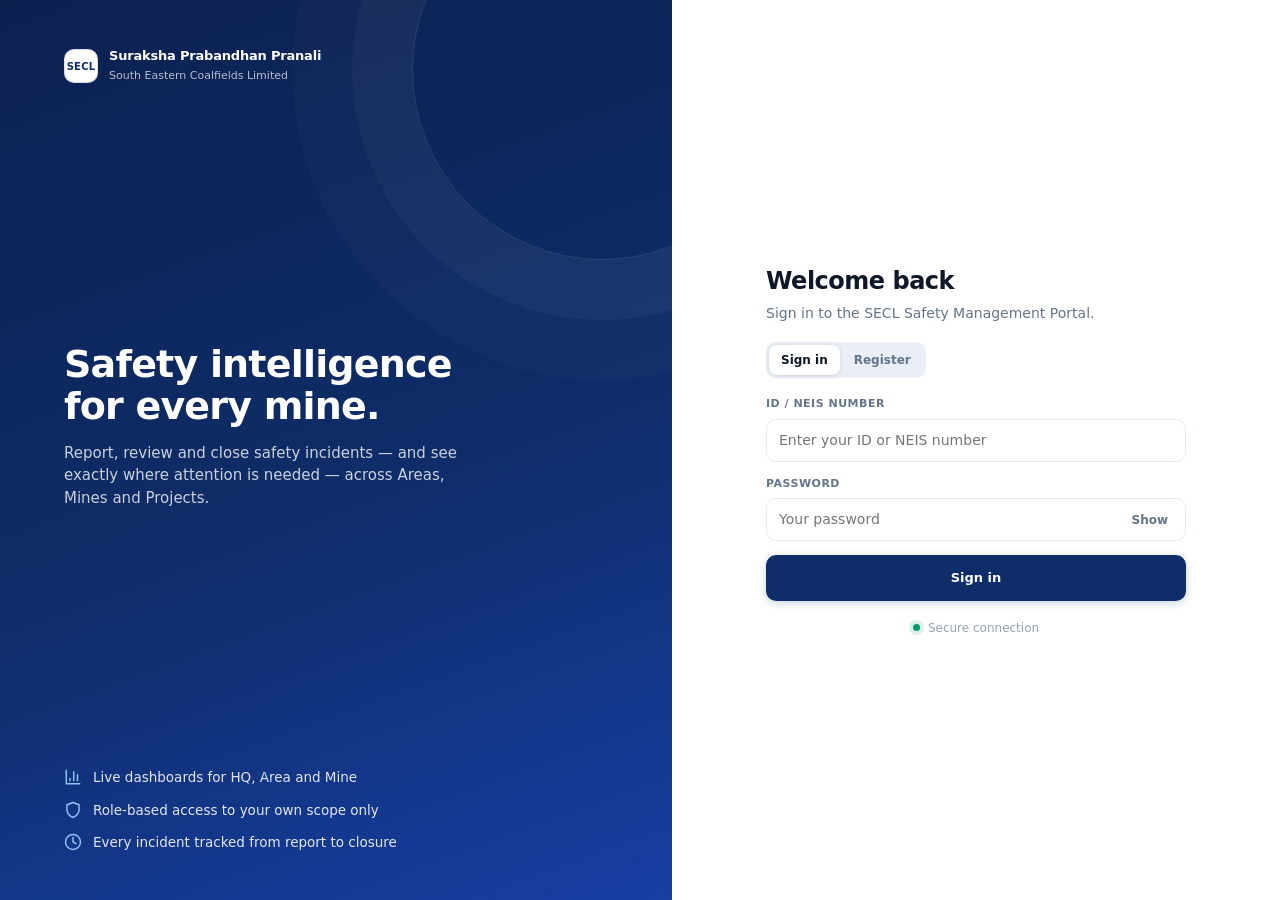
==== commit 8cb63cc6: "Rename to Suraksha Prabandhan Pranali, add SECL logo slots, restrict reporting to Mine SOs Co-Author" ====
--- a/index.html
+++ b/index.html
@@ -4,14 +4,14 @@
 <meta charset="utf-8">
 <meta name="viewport" content="width=device-width,initial-scale=1,viewport-fit=cover">
 <meta name="theme-color" content="#0f2d69">
-<title>Sign in · MineGuard SECL Safety Management</title>
+<title>Sign in · Suraksha Prabandhan Pranali</title>
 <link rel="stylesheet" href="assets/css/mg.css">
 </head>
 <body>
 <div class="auth">
   <aside class="auth-side" aria-hidden="false">
     <div class="auth-ring"></div>
-    <div class="brand"><div class="brand-mark">MG</div><div><b style="color:#fff">MineGuard</b><small>South Eastern Coalfields Limited</small></div></div>
+    <div class="brand"><div class="brand-mark logo"><span>SECL</span><img src="assets/img/secl-logo.png" alt="SECL logo" onerror="this.remove()"></div><div><b style="color:#fff">Suraksha Prabandhan Pranali</b><small>South Eastern Coalfields Limited</small></div></div>
     <div>
       <h1>Safety intelligence for every mine.</h1>
       <p>Report, review and close safety incidents — and see exactly where attention is needed — across Areas, Mines and Projects.</p>
--- a/assets/css/mg.css
+++ b/assets/css/mg.css
@@ -1,4 +1,4 @@
-/* MineGuard · SECL Safety Intelligence — design system
+/* · SECL Safety Intelligence — design system
    Light enterprise UI. Status + severity colours are defined once here and mirrored in mg-core.js. */
 :root{
   --bg:#f4f6fb;--surface:#fff;--surface-2:#f8fafc;--line:#e4e9f2;--line-2:#eef2f7;
@@ -286,3 +286,35 @@
 @media(max-width:900px){.auth{grid-template-columns:1fr}.auth-side{padding:28px 24px;gap:18px}.auth-points,.auth-side p{display:none}.auth-side h1{max-width:none;font-size:24px}}
 a.btn{text-decoration:none}
 #aCompare{align-items:start}
+
+/* ---------- escalation ladder, severity indicators, watchlist ---------- */
+.ladder-card{margin-bottom:16px}
+.ladder{list-style:none;margin:6px 0 0;padding:0;display:grid;grid-template-columns:repeat(4,1fr);position:relative}
+.ladder li{display:grid;justify-items:center;text-align:center;gap:3px;position:relative;padding:0 6px}
+.ladder li::before{content:"";position:absolute;top:15px;left:-50%;width:100%;height:3px;background:var(--line-2,#e2e8f0);z-index:0;border-radius:2px}
+.ladder li:first-child::before{display:none}
+.ladder li.done::before,.ladder li.cur::before{background:var(--good,#059669)}
+.ladder li.cur::before{background:linear-gradient(90deg,var(--good,#059669),var(--accent,#2563eb))}
+.ladder .dotl{width:32px;height:32px;border-radius:50%;display:grid;place-items:center;background:#fff;border:2px solid var(--line-2,#cbd5e1);color:#fff;position:relative;z-index:1;font-size:15px}
+.ladder li.done .dotl{background:var(--good,#059669);border-color:var(--good,#059669)}
+.ladder li.cur .dotl{background:var(--accent,#2563eb);border-color:var(--accent,#2563eb);box-shadow:0 0 0 5px rgba(37,99,235,.16)}
+.ladder b{font-size:13px;margin-top:4px}.ladder small{color:var(--muted,#64748b);font-size:11.5px}
+.ladder li.cur b{color:var(--accent,#2563eb)}.ladder li.future b{color:var(--faint,#94a3b8);font-weight:600}
+@media(max-width:560px){.ladder b{font-size:11.5px}.ladder small{display:none}}
+.inc-card{position:relative}
+.inc-card::before{content:"";position:absolute;left:0;top:0;bottom:0;width:4px;border-radius:14px 0 0 14px;background:var(--c)}
+.sev.hot{animation:sevhot 2.2s ease-in-out infinite;border-radius:999px}
+@keyframes sevhot{0%,100%{box-shadow:0 0 0 0 transparent}50%{box-shadow:0 0 0 4px color-mix(in srgb,var(--c) 22%,transparent)}}
+@media(prefers-reduced-motion:reduce){.sev.hot{animation:none}}
+.watch{display:grid;gap:8px}
+.watch-row{display:grid;grid-template-columns:auto minmax(0,1fr) auto;gap:12px;align-items:center;text-align:left;width:100%;padding:10px 12px;border:1px solid var(--line,#e2e8f0);border-left:4px solid var(--c);border-radius:11px;background:#fff;cursor:pointer;transition:transform .15s,box-shadow .15s}
+.watch-row:hover{transform:translateY(-1px);box-shadow:var(--sh-up)}
+.watch-row .w-main{display:grid;min-width:0}.watch-row .w-main b{font-size:13.5px;overflow:hidden;text-overflow:ellipsis;white-space:nowrap}.watch-row small{color:var(--muted,#64748b);font-size:11.5px;overflow:hidden;text-overflow:ellipsis;white-space:nowrap}
+@media(max-width:560px){.watch-row{grid-template-columns:minmax(0,1fr) auto}.watch-row .w-sev{grid-column:1/-1}}
+.legend{display:flex;gap:14px;flex-wrap:wrap;font-size:12px;color:var(--muted,#64748b)}.legend i{display:inline-block;width:9px;height:9px;border-radius:3px;margin-right:6px}
+
+/* Logo slot: shows assets/img/secl-logo.png when present; falls back to the text mark */
+.brand-mark.logo{position:relative;overflow:hidden;background:#fff;color:#0f2d69;font-size:10px;letter-spacing:.02em;border:1px solid rgba(15,45,105,.15)}
+.brand-mark.logo img{position:absolute;inset:0;width:100%;height:100%;object-fit:contain;background:#fff;padding:2px}
+.brand b{font-size:13px;line-height:1.2}
+.gate-card .brand-mark.logo{margin:0 auto 12px;width:56px;height:56px;border-radius:14px}
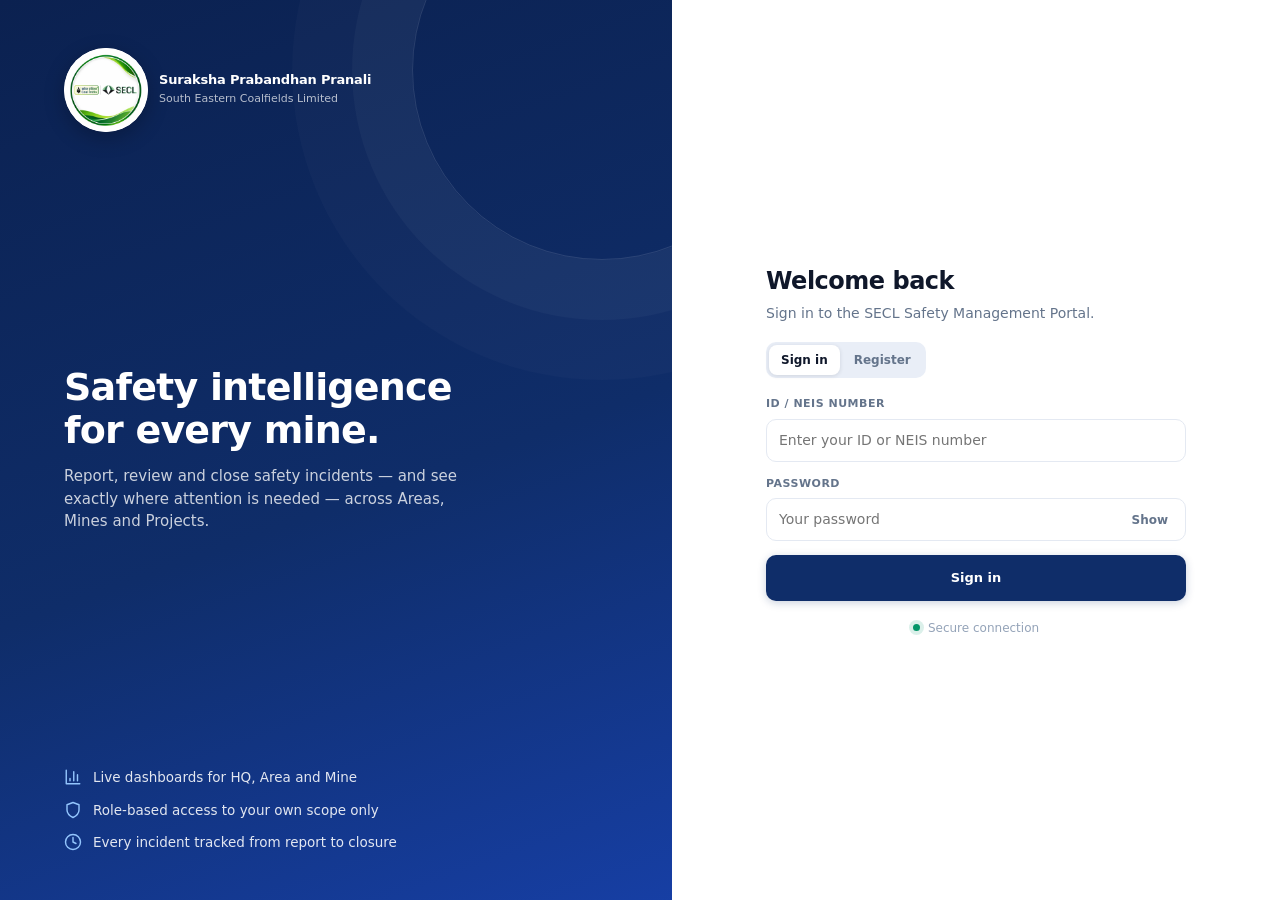
==== commit 3377f837: "Add SECL logo Co-Authored-By: Claude Sonnet 5.5 <noreply@anthropic.com> Claude-Session: https://clau" ====
--- a/index.html
+++ b/index.html
@@ -11,7 +11,7 @@
 <div class="auth">
   <aside class="auth-side" aria-hidden="false">
     <div class="auth-ring"></div>
-    <div class="brand"><div class="brand-mark logo"><span>SECL</span><img src="assets/img/secl-logo.png" alt="SECL logo" onerror="this.remove()"></div><div><b style="color:#fff">Suraksha Prabandhan Pranali</b><small>South Eastern Coalfields Limited</small></div></div>
+    <div class="brand"><div class="brand-mark logo"><span>SECL</span><img src="assets/img/secl-logo.jpg" alt="SECL logo" onerror="this.remove()"></div><div><b style="color:#fff">Suraksha Prabandhan Pranali</b><small>South Eastern Coalfields Limited</small></div></div>
     <div>
       <h1>Safety intelligence for every mine.</h1>
       <p>Report, review and close safety incidents — and see exactly where attention is needed — across Areas, Mines and Projects.</p>
--- a/assets/css/mg.css
+++ b/assets/css/mg.css
@@ -318,3 +318,10 @@
 .brand-mark.logo img{position:absolute;inset:0;width:100%;height:100%;object-fit:contain;background:#fff;padding:2px}
 .brand b{font-size:13px;line-height:1.2}
 .gate-card .brand-mark.logo{margin:0 auto 12px;width:56px;height:56px;border-radius:14px}
+.brand-mark.logo{border-radius:50%;border:0;background:#fff}
+.brand-mark.logo img{padding:0;object-fit:cover;border-radius:50%}
+.auth-side .brand-mark.logo{width:48px;height:48px}
+.gate-card .brand-mark.logo{border-radius:50%;width:72px;height:72px}
+.auth-side .brand-mark.logo{width:84px;height:84px;box-shadow:0 6px 20px rgba(0,0,0,.25)}
+.sidebar .brand-mark.logo{width:42px;height:42px}
+.gate-card .brand-mark.logo{width:110px;height:110px}
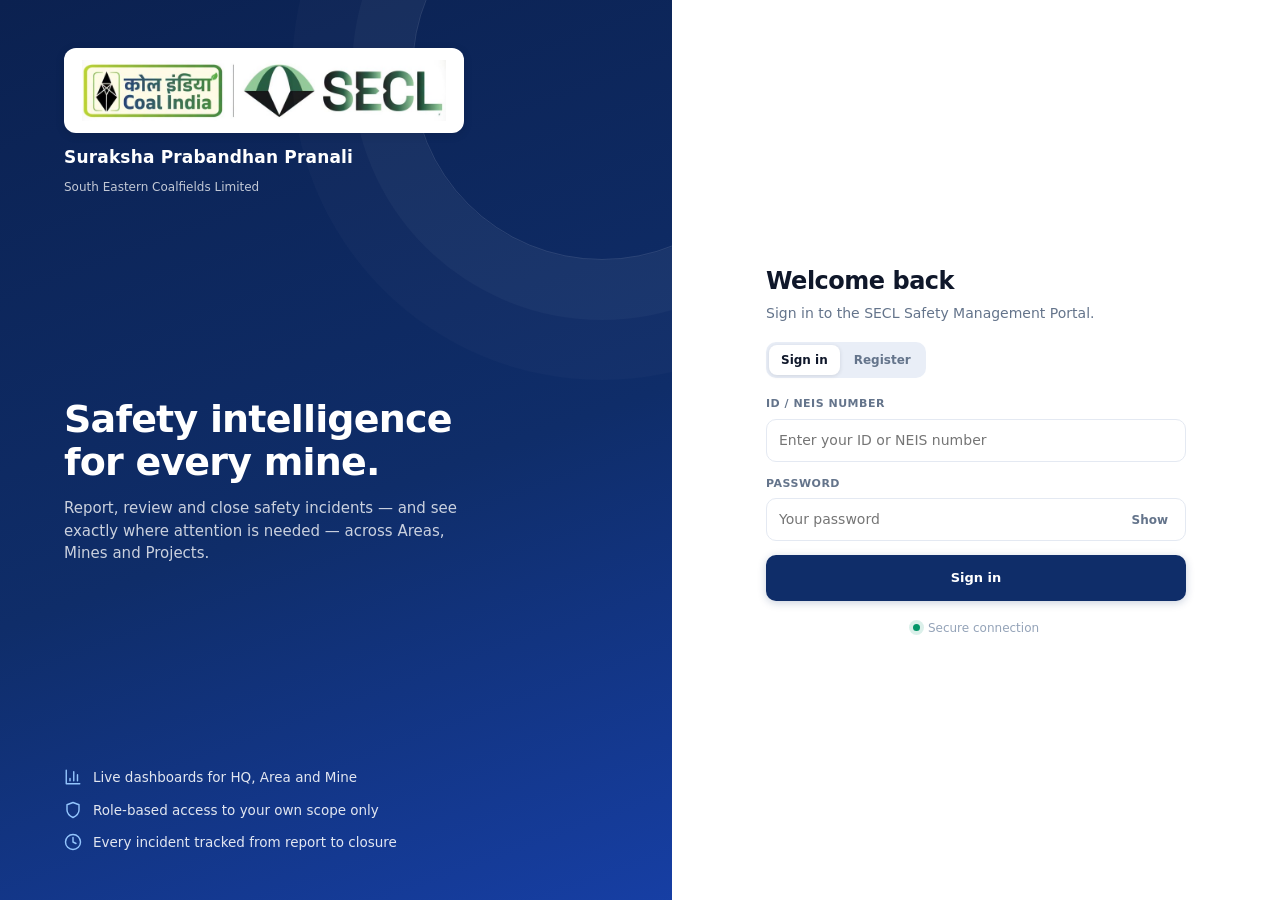
==== commit 13fd141c: "Use wide Coal India | SECL logo on login, sidebar and gate screens Co-Authored-By: Claude Sonnet 5.5" ====
--- a/index.html
+++ b/index.html
@@ -11,7 +11,7 @@
 <div class="auth">
   <aside class="auth-side" aria-hidden="false">
     <div class="auth-ring"></div>
-    <div class="brand"><div class="brand-mark logo"><span>SECL</span><img src="assets/img/secl-logo.jpg" alt="SECL logo" onerror="this.remove()"></div><div><b style="color:#fff">Suraksha Prabandhan Pranali</b><small>South Eastern Coalfields Limited</small></div></div>
+    <div class="brand-stack"><div class="logo-plate"><img src="assets/img/secl-logo-wide.jpg" alt="Coal India · SECL"></div><b>Suraksha Prabandhan Pranali</b><small>South Eastern Coalfields Limited</small></div>
     <div>
       <h1>Safety intelligence for every mine.</h1>
       <p>Report, review and close safety incidents — and see exactly where attention is needed — across Areas, Mines and Projects.</p>
--- a/assets/css/mg.css
+++ b/assets/css/mg.css
@@ -325,3 +325,17 @@
 .auth-side .brand-mark.logo{width:84px;height:84px;box-shadow:0 6px 20px rgba(0,0,0,.25)}
 .sidebar .brand-mark.logo{width:42px;height:42px}
 .gate-card .brand-mark.logo{width:110px;height:110px}
+/* Wide logo plate (Coal India | SECL) */
+.logo-plate{background:#fff;border-radius:12px;padding:8px 12px;display:flex;align-items:center;justify-content:center;box-shadow:0 2px 10px rgba(0,0,0,.12)}
+.logo-plate img{display:block;width:100%;height:auto;max-height:64px;object-fit:contain}
+.brand-stack{display:grid;gap:10px;min-width:0}
+.brand-stack b{font-size:14px;line-height:1.25;letter-spacing:.01em}
+.brand-stack small{font-size:12px;opacity:.75;font-weight:500}
+.sidebar .brand-stack b{color:var(--ink,#0f172a)}
+.sidebar .brand-stack .logo-plate{box-shadow:none;border:1px solid var(--line,#e2e8f0);padding:8px 10px}
+.auth-side .brand-stack{max-width:400px}
+.auth-side .brand-stack b{color:#fff;font-size:17px;margin-top:4px}
+.auth-side .logo-plate{padding:12px 18px}
+.auth-side .logo-plate img{max-height:84px}
+.logo-plate.gate{margin:0 auto 16px;max-width:300px}
+@media(max-width:1000px){.sidebar .brand-stack{display:none}}
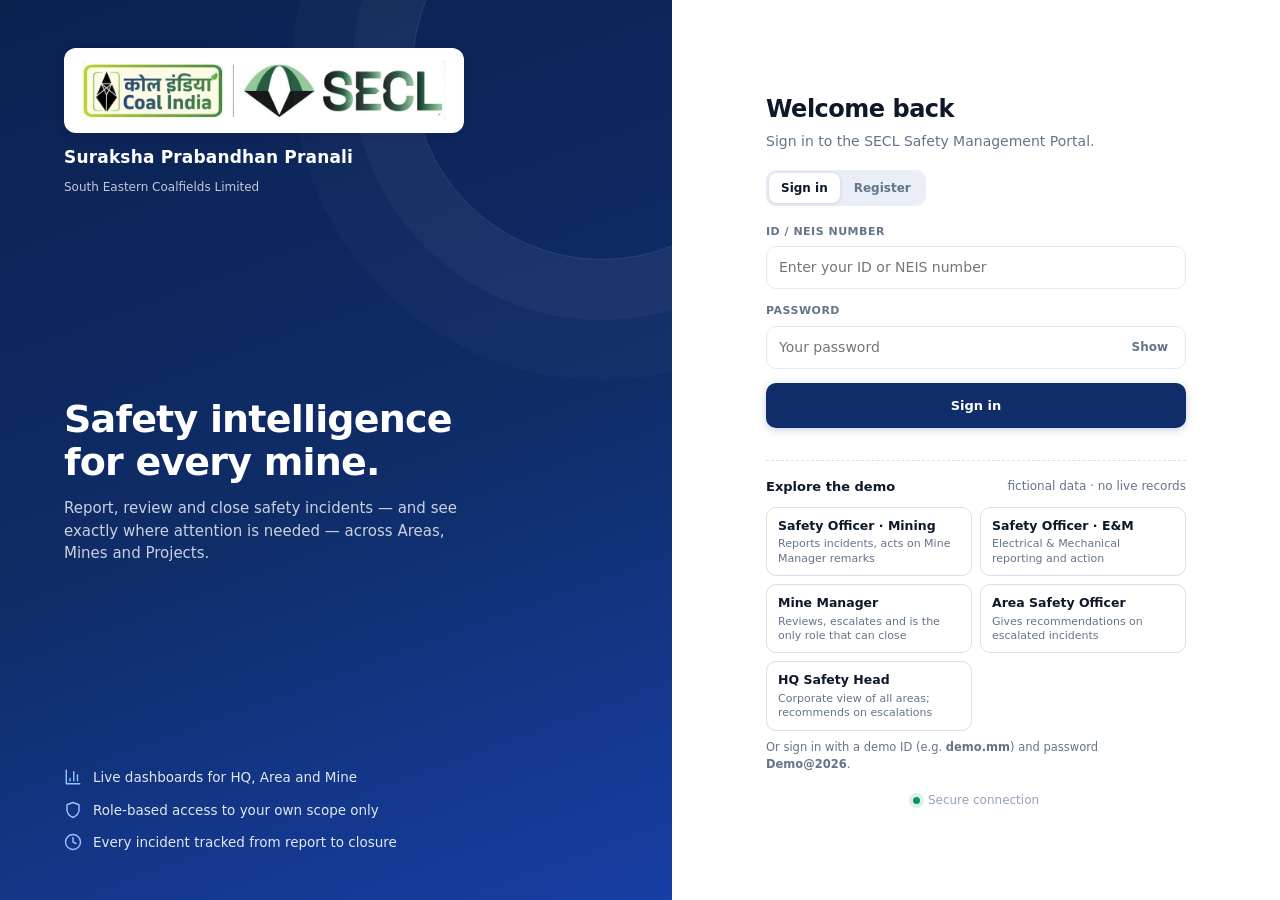
==== commit 1306aa7d: "Add Demo mode: fictional, browser-local dataset with role personas; never touches live API Co-Author" ====
--- a/index.html
+++ b/index.html
@@ -6,6 +6,8 @@
 <meta name="theme-color" content="#0f2d69">
 <title>Sign in · Suraksha Prabandhan Pranali</title>
 <link rel="stylesheet" href="assets/css/mg.css">
+<script src="assets/js/mg-loader.js"></script>
+<script src="assets/js/mg-demo.js"></script>
 </head>
 <body>
 <div class="auth">
@@ -40,6 +42,7 @@
           <div class="pw"><input id="loginPass" class="input" type="password" placeholder="Your password" autocomplete="current-password" maxlength="128"><button type="button" class="btn btn-ghost btn-sm" data-peek="loginPass" aria-label="Show password">Show</button></div></div>
         <div id="loginErr" class="err-box" role="alert"></div>
         <button id="loginBtn" class="btn btn-primary" type="submit" style="padding:12px 16px">Sign in</button>
+        <div class="demo-box"><div class="demo-h">Explore the demo <span>fictional data · no live records</span></div><div class="demo-list" id="demoList"></div><div class="demo-note">Or sign in with a demo ID (e.g. <b>demo.mm</b>) and password <b>Demo@2026</b>.</div></div>
       </form>
 
       <form id="formUp" class="hidden" novalidate>
@@ -74,6 +77,8 @@
   localStorage.removeItem('mg_token');
 })();
 
+if(window.MGDemo){$('demoList').innerHTML=Object.entries(MGDemo.PERSONAS).map(([k,p])=>'<button type="button" class="demo-p" data-k="'+k+'"><b>'+p.label+'</b><small>'+p.blurb+'</small></button>').join('');
+  $('demoList').onclick=e=>{const b=e.target.closest('[data-k]');if(!b)return;showLoader('Preparing the demo workspace');MGDemo.enter(b.dataset.k);setTimeout(()=>{location.href='safety.html'},700)}}
 const mode=m=>{
   const up=m==='up';
   $('tabIn').classList.toggle('active',!up);$('tabUp').classList.toggle('active',up);$('tabIn').setAttribute('aria-selected',String(!up));$('tabUp').setAttribute('aria-selected',String(up));
@@ -85,7 +90,10 @@
 $('tabIn').onclick=()=>mode('in');$('tabUp').onclick=()=>mode('up');
 document.querySelectorAll('[data-peek]').forEach(b=>b.onclick=()=>{const i=$(b.dataset.peek),show=i.type==='password';i.type=show?'text':'password';b.textContent=show?'Hide':'Show';b.setAttribute('aria-label',show?'Hide password':'Show password')});
 
-const fail=(id,msg)=>{const e=$(id);e.textContent=msg;e.classList.add('on')};
+/* Full-screen loading scene shown the moment the user signs in; removed again if sign-in fails. */
+const showLoader=msg=>{hideLoader();const d=document.createElement('div');d.id='ldOverlay';d.innerHTML=window.MG.loaderHtml(msg);document.body.appendChild(d)};
+const hideLoader=()=>{const d=document.getElementById('ldOverlay');if(d)d.remove()};
+const fail=(id,msg)=>{hideLoader();const e=$(id);e.textContent=msg;e.classList.add('on')};
 const busy=(btn,on,label)=>{btn.disabled=on;btn.classList.toggle('loading',on);btn.firstChild.textContent=on?label:btn.dataset.l};
 ['loginBtn','regBtn'].forEach(id=>{$(id).dataset.l=$(id).textContent});
 
@@ -99,7 +107,9 @@
   e.preventDefault();$('loginErr').classList.remove('on');
   const id=$('loginId').value.trim(),pw=$('loginPass').value;
   if(!id||!pw)return fail('loginErr','Please enter your ID and password.');
-  busy($('loginBtn'),true,'Signing in…');
+  busy($('loginBtn'),true,'Signing in…');showLoader('Signing you in');
+  const dk=window.MGDemo&&MGDemo.match(id,pw);
+  if(dk){MGDemo.enter(dk);setTimeout(()=>{location.href='safety.html'},600);return}
   try{const d=await post('/api/auth/login',{worker_id:id,password:pw});localStorage.setItem('mg_token',d.token);location.href='safety.html'}
   catch(err){fail('loginErr',err.message);busy($('loginBtn'),false)}
 };
@@ -109,7 +119,7 @@
   if(!name||!id||!pw)return fail('regErr','Name, ID and password are required.');
   if(pw.length<12||pw.length>128)return fail('regErr','Password must be 12–128 characters.');
   const department=[$('regDept').value,$('regDeptType').value,$('regWorkplace').value].filter(Boolean).join(' | ');
-  busy($('regBtn'),true,'Creating…');
+  busy($('regBtn'),true,'Creating…');showLoader('Creating your account');
   try{const d=await post('/api/auth/register',{name,worker_id:id,department,password:pw});localStorage.setItem('mg_token',d.token);location.href='safety.html'}
   catch(err){fail('regErr',err.message);busy($('regBtn'),false)}
 };
--- a/assets/css/mg.css
+++ b/assets/css/mg.css
@@ -337,5 +337,90 @@
 .auth-side .brand-stack b{color:#fff;font-size:17px;margin-top:4px}
 .auth-side .logo-plate{padding:12px 18px}
 .auth-side .logo-plate img{max-height:84px}
-.logo-plate.gate{margin:0 auto 16px;max-width:300px}
+.logo-plate.gate-logo{margin:0 auto 16px;max-width:300px}
 @media(max-width:1000px){.sidebar .brand-stack{display:none}}
+
+/* ---------- Loading scene (excavator + dumper) ---------- */
+.ld-card{width:min(560px,100%)!important;box-sizing:border-box;padding:20px 20px 24px!important}
+.ld-scene{display:block;width:100%;height:auto;border-radius:14px;margin:4px 0 8px;overflow:hidden;box-shadow:inset 0 0 0 1px rgba(15,45,105,.08)}
+.ld-scene *{transform-box:view-box}
+.ld-msg{margin:6px 0 10px;font-weight:600;color:var(--ink,#0f172a);text-align:center}
+.ld-dots i{display:inline-block;width:4px;height:4px;border-radius:50%;background:currentColor;margin-left:3px;animation:ldDot 1.2s infinite ease-in-out both}
+.ld-dots i:nth-child(2){animation-delay:.15s}.ld-dots i:nth-child(3){animation-delay:.3s}
+@keyframes ldDot{0%,80%,100%{transform:translateY(0);opacity:.3}40%{transform:translateY(-4px);opacity:1}}
+.ld-bar{height:5px;border-radius:99px;background:#e6ecf7;overflow:hidden;max-width:260px;margin:0 auto}
+.ld-bar i{display:block;height:100%;width:40%;border-radius:99px;background:linear-gradient(90deg,#0f2d69,#2563eb);animation:ldBar 1.6s infinite cubic-bezier(.4,0,.2,1)}
+@keyframes ldBar{0%{transform:translateX(-110%)}100%{transform:translateX(260%)}}
+.ld-cloud{animation:ldCloud 60s linear infinite}.ld-c2{animation-duration:90s;animation-delay:-40s}.ld-c1{animation-delay:-15s}
+@keyframes ldCloud{0%{transform:translateX(-80px)}100%{transform:translateX(560px)}}
+/* excavator: 6s dig → lift → swing → dump → swing back */
+.ld-swing,.ld-boom,.ld-stick,.ld-bucket{transform-origin:0 0;animation-duration:6s;animation-iteration-count:infinite;animation-timing-function:ease-in-out;will-change:transform}
+.ld-swing{animation-name:ldSwing}.ld-boom{animation-name:ldBoom}.ld-stick{animation-name:ldStick}.ld-bucket{animation-name:ldBucket}
+@keyframes ldSwing{0%,36%{transform:scaleX(1)}50%,68%{transform:scaleX(-1)}84%,100%{transform:scaleX(1)}}
+@keyframes ldBoom{0%{transform:rotate(2deg)}14%,30%{transform:rotate(10deg)}42%{transform:rotate(-26deg)}56%,70%{transform:rotate(-14deg)}84%{transform:rotate(-8deg)}100%{transform:rotate(2deg)}}
+@keyframes ldStick{0%{transform:rotate(20deg)}14%{transform:rotate(44deg)}30%{transform:rotate(46deg)}42%{transform:rotate(18deg)}56%,70%{transform:rotate(22deg)}84%{transform:rotate(20deg)}100%{transform:rotate(20deg)}}
+@keyframes ldBucket{0%{transform:rotate(8deg)}14%{transform:rotate(0)}32%,62%{transform:rotate(-78deg)}70%{transform:rotate(12deg)}84%{transform:rotate(10deg)}100%{transform:rotate(8deg)}}
+.ld-load{transform-origin:0 0;animation:ldLoad 6s infinite ease-in-out}
+@keyframes ldLoad{0%,28%{opacity:0}34%,62%{opacity:1}68%,100%{opacity:0}}
+.ld-dust{transform-origin:372px 204px;opacity:0;animation:ldDust 6s infinite ease-out}.ld-d2{transform-origin:352px 208px;animation-delay:.15s}
+@keyframes ldDust{0%,10%{opacity:0;transform:scale(.4)}16%{opacity:.55}30%{opacity:0;transform:scale(2)}100%{opacity:0;transform:scale(2)}}
+.ld-p{fill:#10151d;opacity:0;animation:ldFall 6s infinite cubic-bezier(.5,0,1,.6)}
+.ld-p2{animation-delay:.06s}.ld-p3{animation-delay:.12s}.ld-p4{animation-delay:.04s}.ld-p5{animation-delay:.1s}
+@keyframes ldFall{0%,64%{opacity:0;transform:translateY(0)}65%{opacity:1;transform:translateY(0)}73%{opacity:1;transform:translateY(54px)}74%,100%{opacity:0;transform:translateY(54px)}}
+/* dumper: 30s = 5 loads, drives out when full, empty one drives in */
+.ld-truck{animation:ldTruck 30s infinite linear}
+@keyframes ldTruck{0%,76%{transform:translateX(0);animation-timing-function:cubic-bezier(.5,0,.8,.6)}83.4%{transform:translateX(-400px)}83.5%{transform:translateX(400px);animation-timing-function:cubic-bezier(.2,.5,.4,1)}90%,100%{transform:translateX(0)}}
+.ld-fill{transform-origin:0 -27px;animation:ldFill 30s infinite ease-in-out}
+@keyframes ldFill{0%,13%{transform:scaleY(.2)}15%,33%{transform:scaleY(.4)}35%,53%{transform:scaleY(.6)}55%,73%{transform:scaleY(.8)}75%,83%{transform:scaleY(1)}83.4%,93%{transform:scaleY(0)}95%,100%{transform:scaleY(.2)}}
+.ld-wheel{transform-origin:0 0;animation:ldWheel 30s infinite linear}
+@keyframes ldWheel{0%,76%{transform:rotate(0)}83.4%{transform:rotate(-1440deg)}83.5%{transform:rotate(-1440deg)}90%,100%{transform:rotate(-2880deg)}}
+@media (prefers-reduced-motion:reduce){.ld-scene *,.ld-bar i,.ld-dots i{animation:none!important}}
+
+/* Loading / gate screens: always a centred full-viewport layer, regardless of the parent layout */
+.gate{position:fixed;inset:0;z-index:60;width:auto;min-height:0;overflow:auto;box-sizing:border-box}
+#ldOverlay{position:fixed;inset:0;z-index:100}
+.ld-card{margin:auto}
+/* Signed-in user card: everything stays inside the card */
+.userbox{grid-template-columns:minmax(0,1fr);min-width:0;overflow:hidden;box-sizing:border-box}
+.userbox>div{min-width:0}
+.userbox .u-name{max-width:100%}
+.userbox .u-role{white-space:normal;overflow-wrap:anywhere;line-height:1.35;margin-top:1px}
+.userbox .btn{width:100%;justify-content:center;min-width:0}
+
+/* ---------- Workflow: notifications, action banners ---------- */
+.bell-wrap{position:relative}
+.bell-n{position:absolute;top:-6px;right:-6px;min-width:18px;height:18px;padding:0 5px;border-radius:99px;background:#ef4444;color:#fff;font-size:10.5px;font-weight:700;display:none;align-items:center;justify-content:center;box-shadow:0 0 0 2px #fff}
+.bell-n.on{display:flex}.bell-n.on.new{animation:bellPulse 1.8s ease-in-out infinite}
+@keyframes bellPulse{0%,100%{transform:scale(1)}50%{transform:scale(1.14)}}
+.bell-panel{position:absolute;right:0;top:calc(100% + 10px);width:min(380px,92vw);background:#fff;border:1px solid var(--line);border-radius:14px;box-shadow:0 18px 48px rgba(15,23,42,.18);z-index:70;overflow:hidden}
+.bell-panel.hidden{display:none}
+.bp-h{display:flex;align-items:center;justify-content:space-between;padding:12px 14px;border-bottom:1px solid var(--line)}
+.bp-list{max-height:min(440px,64vh);overflow:auto}
+.bp-empty{padding:28px 18px;text-align:center;color:var(--muted)}.bp-empty .ic{font-size:26px;color:#10b981;margin-bottom:6px}.bp-empty p{margin:0;color:var(--ink);font-weight:600}
+.nt-row{display:flex;gap:11px;align-items:flex-start;width:100%;text-align:left;background:#fff;border:0;border-bottom:1px solid var(--line-2);padding:12px 14px;cursor:pointer;font:inherit;color:inherit;border-left:3px solid transparent}
+.nt-row:hover,.nt-row:focus-visible{background:var(--surface-2);outline:0}
+.nt-row.act{border-left-color:var(--c,#2563eb)}
+.nt-dot{flex:none;width:8px;height:8px;border-radius:50%;margin-top:6px;background:#cbd5e1}.nt-dot.new{background:#2563eb;box-shadow:0 0 0 3px rgba(37,99,235,.18)}
+.nt-main{display:grid;gap:2px;min-width:0;flex:1}.nt-main b{font-size:13px}.nt-main b small{font-weight:500;color:var(--muted);margin-left:4px}
+.nt-main>span{font-size:12.5px;color:var(--ink-2,#334155)}.nt-main>small{font-size:11px;color:var(--faint,#94a3b8);overflow-wrap:anywhere}
+.nt-tag{flex:none;font-size:10.5px;font-weight:700;letter-spacing:.03em;text-transform:uppercase;color:#b45309;background:#fef3c7;border-radius:99px;padding:3px 8px;align-self:center}
+.act-card{border-left:4px solid #f59e0b}.act-card .card-h h3{display:flex;align-items:center;gap:8px}
+.act-n{background:#f59e0b;color:#fff;border-radius:99px;font-size:11.5px;padding:1px 8px}
+.nt-list .nt-row:last-child{border-bottom:0}
+.you-flag{display:inline-flex;align-items:center;gap:6px;font-size:11.5px;font-weight:700;color:#b45309;background:#fef3c7;border-radius:8px;padding:3px 9px;margin:2px 0 4px}.you-flag .ic{font-size:13px}
+.pending-flag.mine{color:#b45309;font-weight:700}
+.wf-note{border-left:4px solid #2563eb;margin-bottom:16px}.wf-note b{display:block;margin-bottom:2px}.wf-note p{margin:0 0 4px;white-space:pre-wrap;overflow-wrap:anywhere;color:var(--ink)}.wf-note small{color:var(--muted)}
+.hint{display:block;margin-top:6px;font-size:12px;color:var(--muted)}
+@media(max-width:640px){.bell-panel{position:fixed;left:12px;right:12px;top:64px;width:auto}}
+
+/* Demo mode */
+.demo-box{margin-top:18px;padding-top:16px;border-top:1px dashed var(--border,#d9dee7)}
+.demo-h{font-weight:700;font-size:13px;display:flex;justify-content:space-between;gap:8px;flex-wrap:wrap;margin-bottom:10px}.demo-h span{font-weight:500;color:#64748b;font-size:12px}
+.demo-list{display:grid;grid-template-columns:1fr 1fr;gap:8px}
+.demo-p{text-align:left;border:1px solid #d9dee7;background:#fff;border-radius:10px;padding:9px 11px;cursor:pointer;font:inherit;display:flex;flex-direction:column;gap:2px}
+.demo-p b{font-size:12.5px;color:#0f172a}.demo-p small{font-size:11px;color:#64748b;line-height:1.3}.demo-p:hover{border-color:#2563eb;background:#f5f8ff}
+.demo-note{font-size:11.5px;color:#64748b;margin-top:8px}
+.demo-banner{background:#fff7ed!important;color:#9a3412!important;border:1px solid #fed7aa!important;align-items:center!important;flex-wrap:wrap}
+.demo-banner>span{flex:1 1 260px}.demo-sw{display:flex;align-items:center;gap:6px;font-size:12px}.demo-sw select{border:1px solid #fdba74;border-radius:8px;padding:5px 8px;background:#fff;font:inherit;font-size:12px}
+.demo-banner .btn{margin-left:0!important}
+@media(max-width:560px){.demo-list{grid-template-columns:1fr}}
